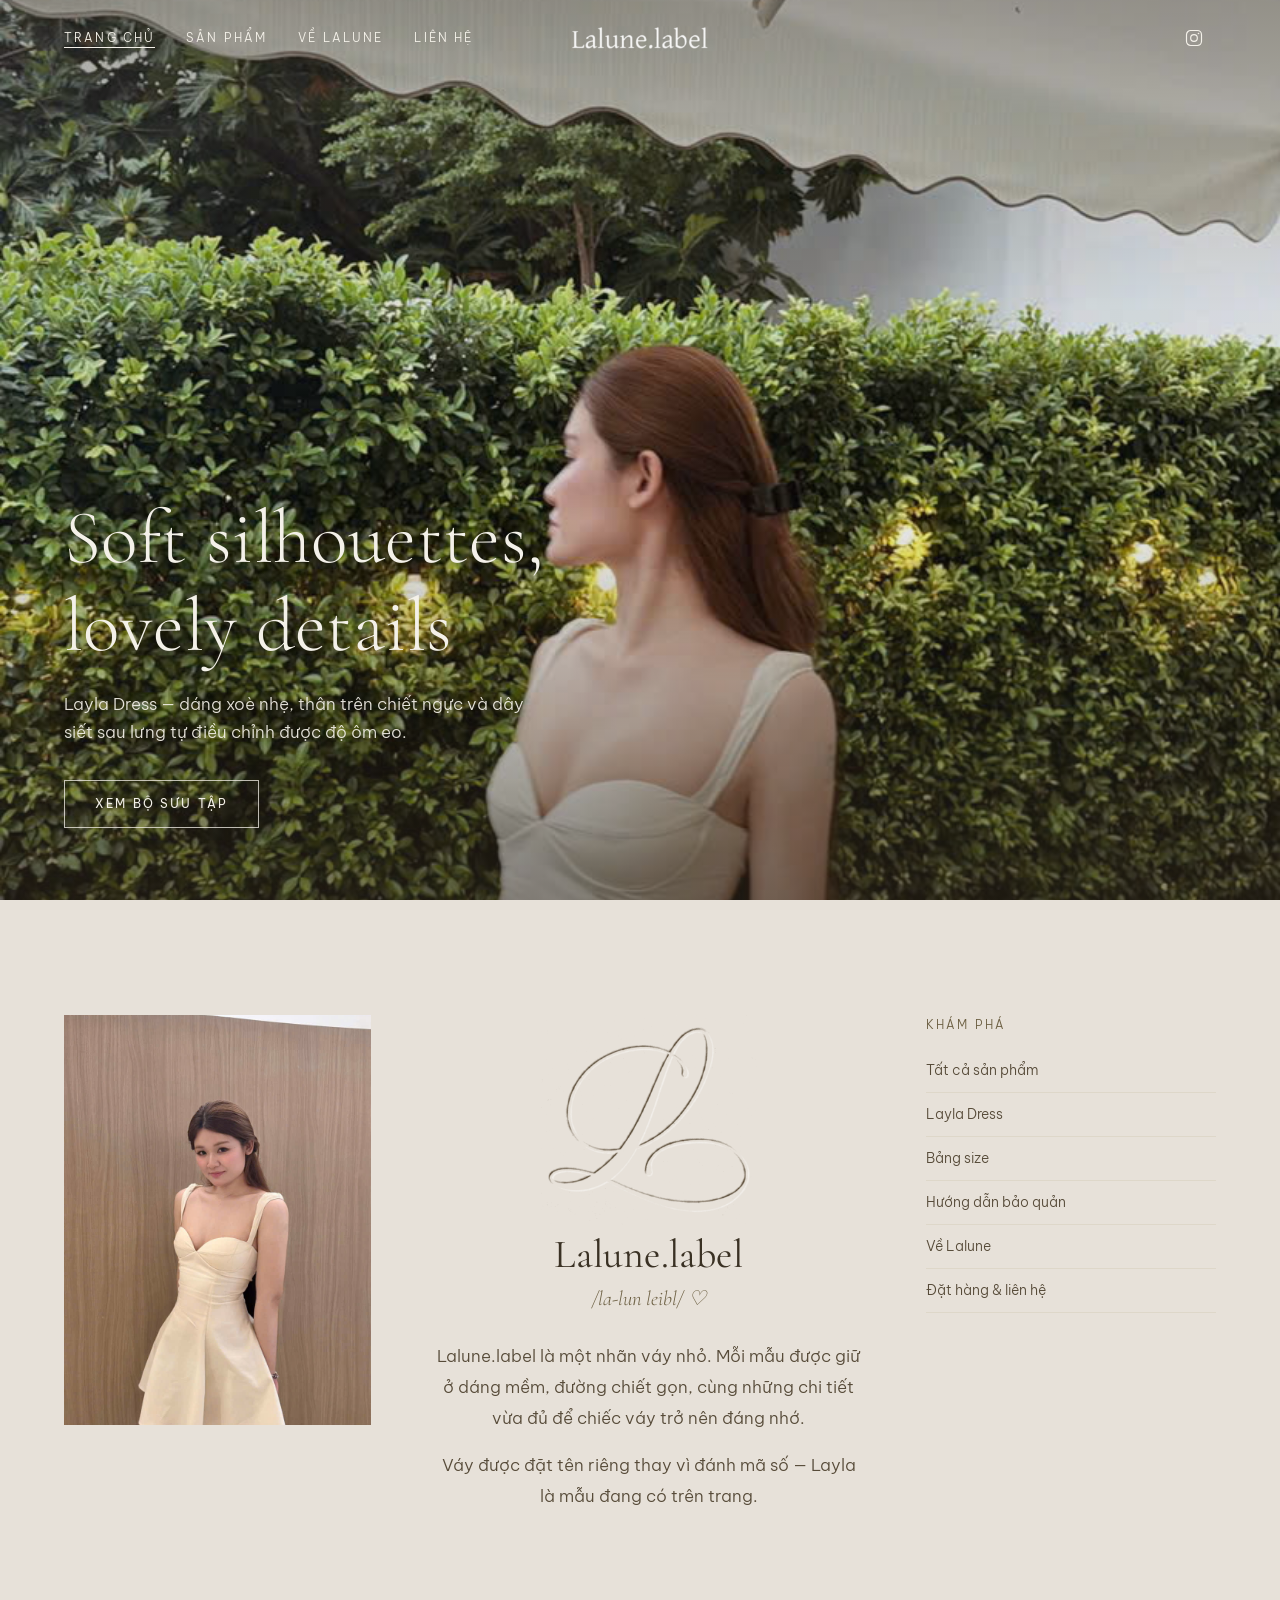
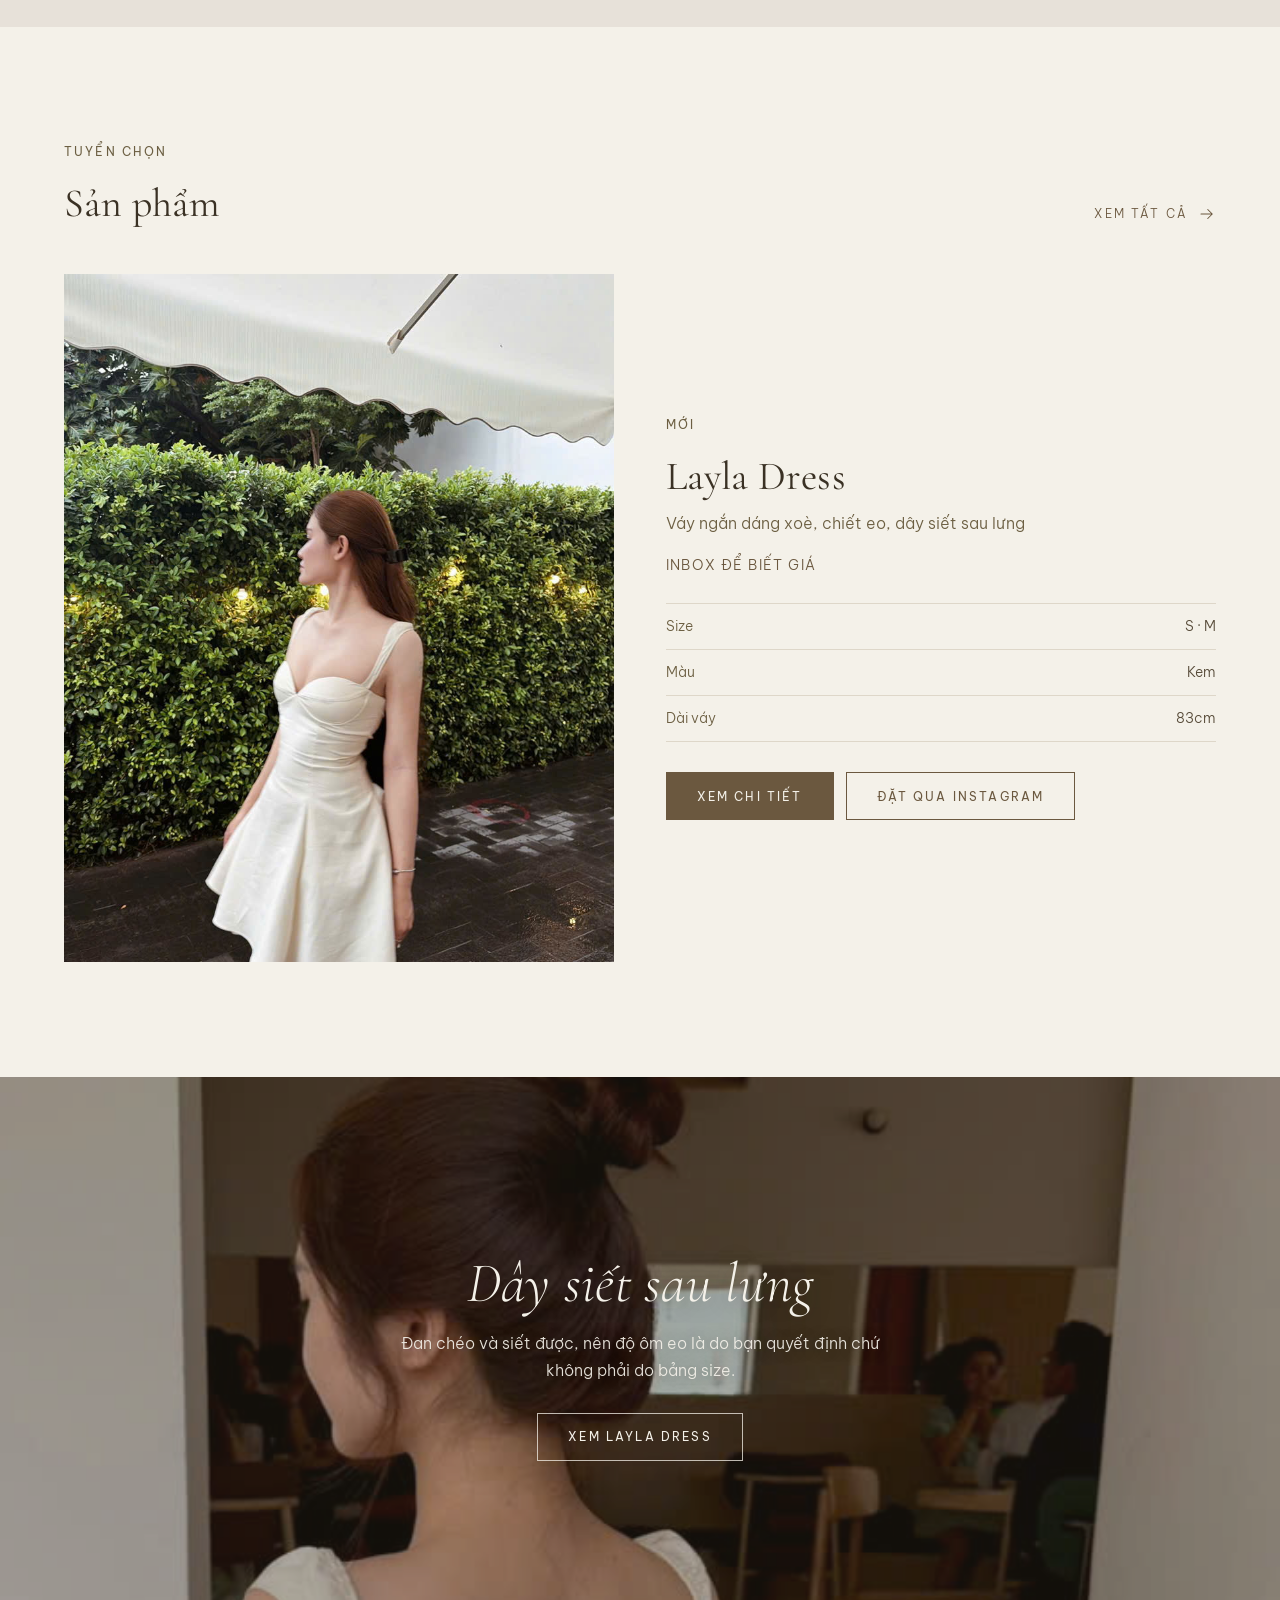
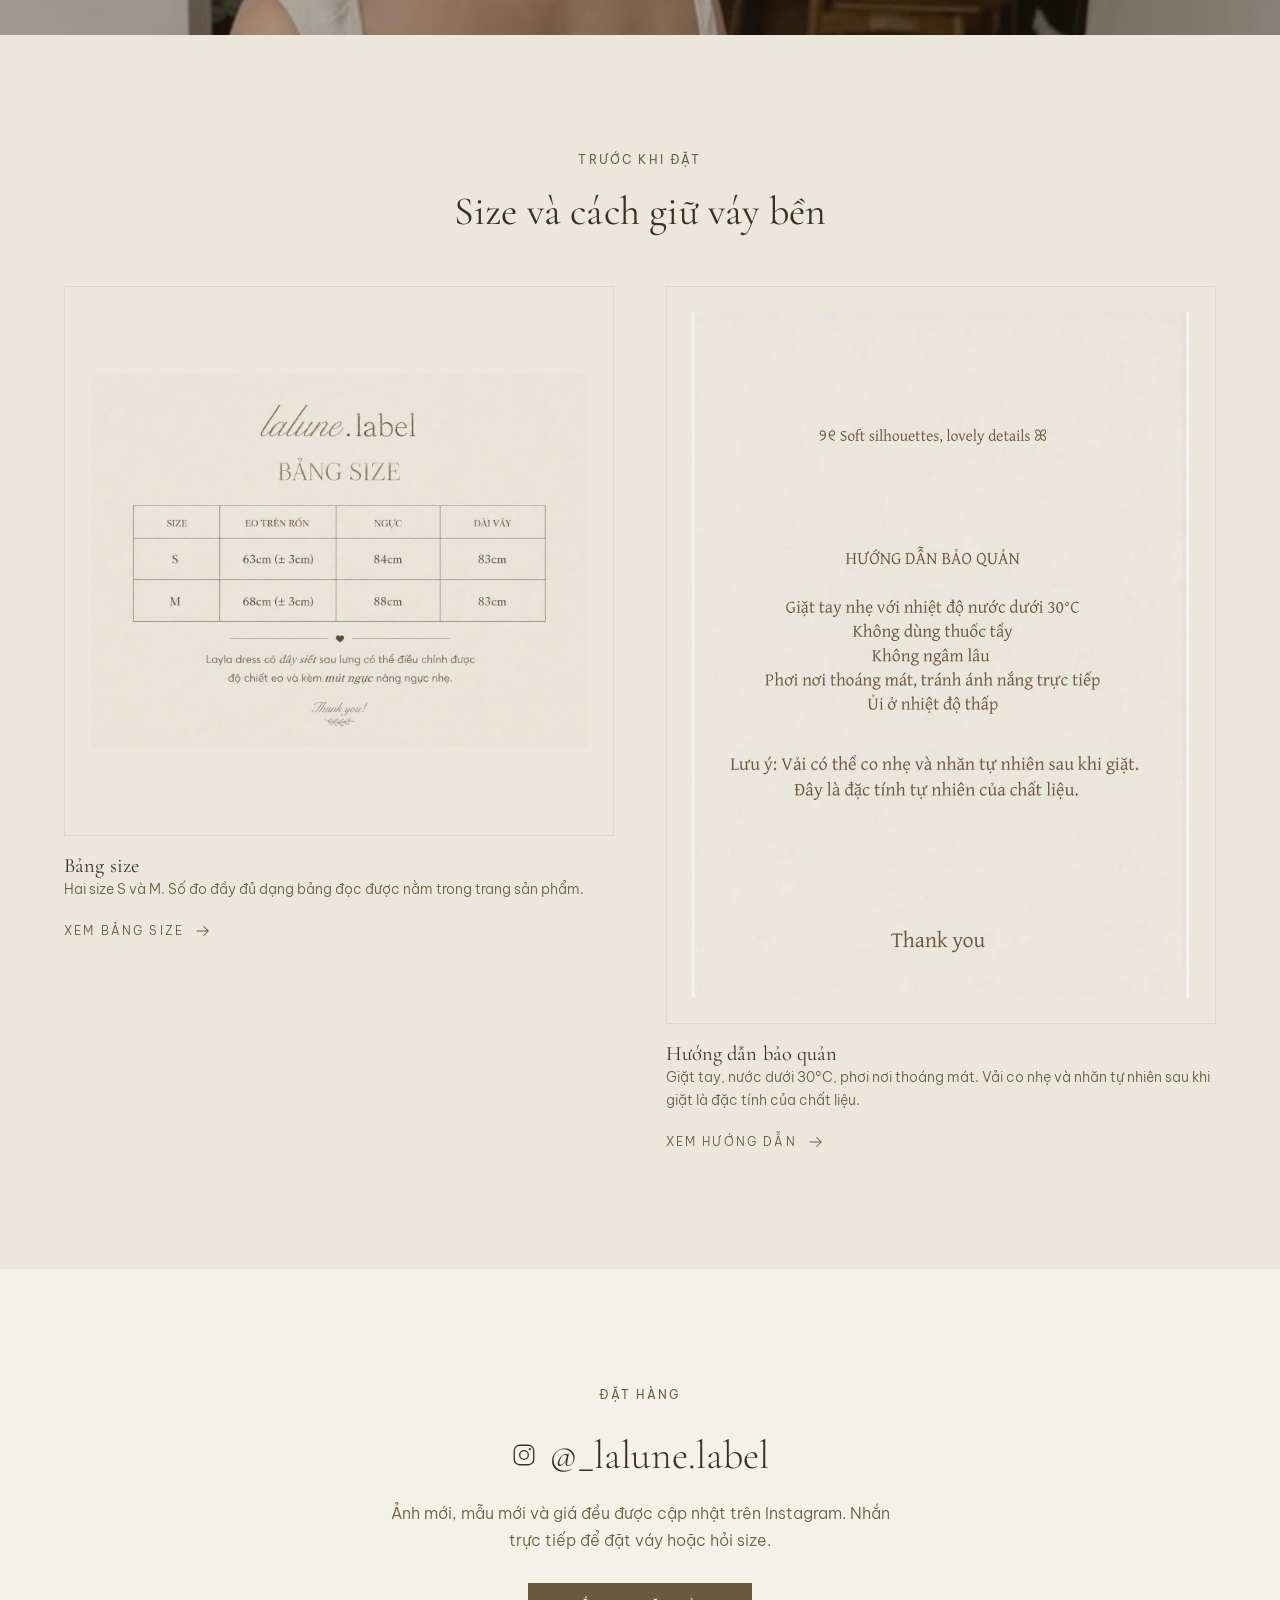
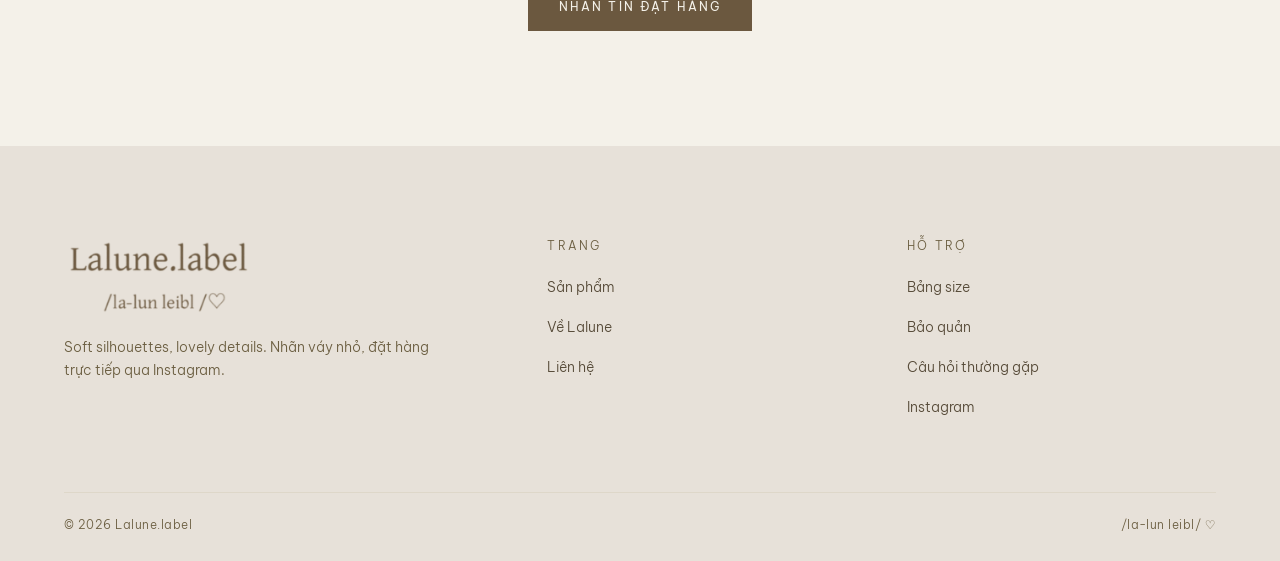
==== index.html @ 05a5a5e1 "Dựng website Lalune.label Trang tĩnh HTML/CSS/JS cho nhãn váy Lalune.label, bố cục theo tinh thần le" ====
<!DOCTYPE html>
<html lang="vi">
<head>
<meta charset="utf-8">
<meta name="viewport" content="width=device-width, initial-scale=1">
<title>Lalune.label — Soft silhouettes, lovely details</title>
<meta name="description" content="Lalune.label /la-lun leibl/ — nhãn váy nhỏ với dáng váy mềm và những chi tiết được chăm chút. Khám phá Layla Dress: dáng xoè, chiết eo, dây siết sau lưng.">
<link rel="canonical" href="https://lalune-label.vercel.app/">

<meta property="og:type" content="website">
<meta property="og:site_name" content="Lalune.label">
<meta property="og:title" content="Lalune.label — Soft silhouettes, lovely details">
<meta property="og:description" content="Nhãn váy nhỏ với dáng váy mềm và những chi tiết được chăm chút.">
<meta property="og:image" content="https://lalune-label.vercel.app/assets/img/og-image.jpg">
<meta property="og:locale" content="vi_VN">
<meta name="twitter:card" content="summary_large_image">
<meta name="theme-color" content="#f4f1e9">

<link rel="icon" href="/favicon.ico" sizes="any">
<link rel="icon" href="assets/img/favicon.png" type="image/png">
<link rel="apple-touch-icon" href="assets/img/apple-touch-icon.png">

<link rel="preconnect" href="https://fonts.googleapis.com">
<link rel="preconnect" href="https://fonts.gstatic.com" crossorigin>
<link rel="preload" as="image" href="assets/img/products/layla-01.jpg" fetchpriority="high">
<link href="https://fonts.googleapis.com/css2?family=Be+Vietnam+Pro:wght@200;300;400;500&family=Cormorant+Garamond:ital,wght@0,300;0,400;0,500;1,300;1,400&display=swap" rel="stylesheet">
<link rel="stylesheet" href="assets/css/style.css">
</head>
<body>
<a class="skip-link" href="#main">Bỏ qua, tới nội dung chính</a>

<header class="header header--over">
  <div class="header__bar">
    <nav class="header__nav" aria-label="Điều hướng chính">
      <a class="nav-link" href="index.html">Trang chủ</a>
      <a class="nav-link" href="shop.html">Sản phẩm</a>
      <a class="nav-link" href="about.html">Về Lalune</a>
      <a class="nav-link" href="contact.html">Liên hệ</a>
    </nav>

    <button type="button" class="icon-btn header__burger" aria-label="Mở menu điều hướng" aria-expanded="false" aria-controls="nav-drawer">
      <svg width="22" height="22" viewBox="0 0 24 24" fill="none" stroke="currentColor" stroke-width="1.4" stroke-linecap="round" aria-hidden="true"><path d="M3 6h18M3 12h18M3 18h18"/></svg>
    </button>

    <a class="header__logo-link" href="index.html" aria-label="Lalune.label — về trang chủ">
      <img class="header__logo" src="assets/img/logo-wordmark.webp" alt="Lalune.label" width="900" height="195">
    </a>

    <div class="header__actions">
      <a class="icon-btn" href="https://www.instagram.com/_lalune.label/" target="_blank" rel="noopener noreferrer" aria-label="Instagram của Lalune.label (mở trong tab mới)">
        <svg width="20" height="20" viewBox="0 0 24 24" fill="none" stroke="currentColor" stroke-width="1.4" stroke-linecap="round" stroke-linejoin="round" aria-hidden="true"><rect x="3" y="3" width="18" height="18" rx="5"/><circle cx="12" cy="12" r="4"/><circle cx="17.4" cy="6.6" r="1" fill="currentColor" stroke="none"/></svg>
      </a>
    </div>
  </div>
</header>

<div class="drawer" id="nav-drawer" role="dialog" aria-modal="true" aria-label="Menu điều hướng">
  <button type="button" class="icon-btn drawer__close" aria-label="Đóng menu">
    <svg width="22" height="22" viewBox="0 0 24 24" fill="none" stroke="currentColor" stroke-width="1.4" stroke-linecap="round" aria-hidden="true"><path d="M6 6l12 12M18 6L6 18"/></svg>
  </button>
  <div class="drawer__inner">
    <a class="drawer__link" href="index.html">Trang chủ</a>
    <a class="drawer__link" href="shop.html">Sản phẩm</a>
    <a class="drawer__link" href="about.html">Về Lalune</a>
    <a class="drawer__link" href="contact.html">Liên hệ</a>
    <p class="drawer__foot">
      <svg width="18" height="18" viewBox="0 0 24 24" fill="none" stroke="currentColor" stroke-width="1.4" stroke-linecap="round" stroke-linejoin="round" aria-hidden="true"><rect x="3" y="3" width="18" height="18" rx="5"/><circle cx="12" cy="12" r="4"/><circle cx="17.4" cy="6.6" r="1" fill="currentColor" stroke="none"/></svg>
      <a href="https://www.instagram.com/_lalune.label/" target="_blank" rel="noopener noreferrer">@_lalune.label</a>
    </p>
  </div>
</div>

<main id="main">

  <!-- Hero -->
  <section class="hero">
    <div class="hero__media">
      <img src="assets/img/products/layla-01.jpg" alt="Người mẫu mặc Layla Dress màu kem bên hàng rào cây xanh" width="830" height="1280" fetchpriority="high" decoding="async">
    </div>
    <div class="hero__inner">
      <h1 class="hero__title">Soft silhouettes, lovely details</h1>
      <p class="hero__sub">Layla Dress — dáng xoè nhẹ, thân trên chiết ngực và dây siết sau lưng tự điều chỉnh được độ ôm eo.</p>
      <a class="btn btn--light" href="shop.html">Xem bộ sưu tập</a>
    </div>
  </section>

  <!-- Bảng thương hiệu -->
  <section class="section section--sheet">
    <div class="wrap">
      <div class="brand-panel">
        <figure class="brand-panel__figure" data-reveal style="margin:0">
          <img src="assets/img/products/layla-02.jpg" alt="Layla Dress nhìn từ chính diện, thấy rõ thân trên chiết ngực và hai quai bản to" width="798" height="1282" loading="lazy" decoding="async">
        </figure>

        <div class="brand-panel__body" data-reveal data-reveal-delay="80">
          <img class="brand-panel__mark" src="assets/img/logo-mark.webp" alt="" width="620" height="603" loading="lazy" decoding="async">
          <h2 class="brand-panel__name">Lalune.label</h2>
          <p class="brand-panel__phonetic">/la-lun leibl/ ♡</p>
          <div class="brand-panel__text lede">
            <p>Lalune.label là một nhãn váy nhỏ. Mỗi mẫu được giữ ở dáng mềm, đường chiết gọn, cùng những chi tiết vừa đủ để chiếc váy trở nên đáng nhớ.</p>
            <p>Váy được đặt tên riêng thay vì đánh mã số — Layla là mẫu đang có trên trang.</p>
          </div>
        </div>

        <nav class="brand-panel__links" aria-label="Liên kết nhanh" data-reveal data-reveal-delay="160">
          <p class="linklist__title">Khám phá</p>
          <ul class="linklist">
            <li><a href="shop.html">Tất cả sản phẩm</a></li>
            <li><a href="product.html?id=layla-dress">Layla Dress</a></li>
            <li><a href="product.html?id=layla-dress#size">Bảng size</a></li>
            <li><a href="product.html?id=layla-dress#care">Hướng dẫn bảo quản</a></li>
            <li><a href="about.html">Về Lalune</a></li>
            <li><a href="contact.html">Đặt hàng &amp; liên hệ</a></li>
          </ul>
        </nav>
      </div>
    </div>
  </section>

  <!-- Sản phẩm -->
  <section class="section">
    <div class="wrap">
      <div style="display:flex;flex-wrap:wrap;gap:16px 24px;align-items:flex-end;justify-content:space-between;margin-bottom:clamp(28px,4vw,48px)" data-reveal>
        <div>
          <p class="eyebrow">Tuyển chọn</p>
          <h2 style="font-size:var(--fs-xl)">Sản phẩm</h2>
        </div>
        <a class="link-underline" href="shop.html">
          Xem tất cả
          <svg width="18" height="18" viewBox="0 0 24 24" fill="none" stroke="currentColor" stroke-width="1.4" stroke-linecap="round" stroke-linejoin="round" aria-hidden="true"><path d="M4 12h15M13 6l6 6-6 6"/></svg>
        </a>
      </div>
      <ul class="product-grid" data-product-grid data-limit="4"></ul>
    </div>
  </section>

  <!-- Băng ảnh chi tiết -->
  <section class="banner">
    <div class="banner__media">
      <img src="assets/img/products/layla-03.jpg" alt="Mặt sau Layla Dress với dây siết đan chéo" width="712" height="1280" loading="lazy" decoding="async">
    </div>
    <div class="banner__inner">
      <h2 class="banner__title">Dây siết sau lưng</h2>
      <p class="banner__text">Đan chéo và siết được, nên độ ôm eo là do bạn quyết định chứ không phải do bảng size.</p>
      <a class="btn btn--light" href="product.html?id=layla-dress">Xem Layla Dress</a>
    </div>
  </section>

  <!-- Hai tấm note của shop -->
  <section class="section section--alt">
    <div class="wrap">
      <div style="text-align:center;margin-bottom:clamp(32px,4vw,52px)" data-reveal>
        <p class="eyebrow">Trước khi đặt</p>
        <h2 style="font-size:var(--fs-xl)">Size và cách giữ váy bền</h2>
      </div>
      <div class="notes">
        <article class="note-card" data-reveal>
          <div class="note-card__frame">
            <img src="assets/img/notes/size-chart.jpg" alt="Bảng size Lalune.label: size S eo trên rốn 63cm, ngực 84cm, dài váy 83cm; size M eo trên rốn 68cm, ngực 88cm, dài váy 83cm" width="1280" height="960" loading="lazy" decoding="async">
          </div>
          <div>
            <h3 class="note-card__title">Bảng size</h3>
            <p class="note-card__text">Hai size S và M. Số đo đầy đủ dạng bảng đọc được nằm trong trang sản phẩm.</p>
          </div>
          <a class="link-underline" href="product.html?id=layla-dress#size">
            Xem bảng size
            <svg width="18" height="18" viewBox="0 0 24 24" fill="none" stroke="currentColor" stroke-width="1.4" stroke-linecap="round" stroke-linejoin="round" aria-hidden="true"><path d="M4 12h15M13 6l6 6-6 6"/></svg>
          </a>
        </article>

        <article class="note-card" data-reveal data-reveal-delay="90">
          <div class="note-card__frame">
            <img src="assets/img/notes/care.jpg" alt="Hướng dẫn bảo quản: giặt tay nhẹ dưới 30 độ C, không dùng thuốc tẩy, không ngâm lâu, phơi nơi thoáng mát, ủi ở nhiệt độ thấp" width="943" height="1300" loading="lazy" decoding="async">
          </div>
          <div>
            <h3 class="note-card__title">Hướng dẫn bảo quản</h3>
            <p class="note-card__text">Giặt tay, nước dưới 30°C, phơi nơi thoáng mát. Vải co nhẹ và nhăn tự nhiên sau khi giặt là đặc tính của chất liệu.</p>
          </div>
          <a class="link-underline" href="product.html?id=layla-dress#care">
            Xem hướng dẫn
            <svg width="18" height="18" viewBox="0 0 24 24" fill="none" stroke="currentColor" stroke-width="1.4" stroke-linecap="round" stroke-linejoin="round" aria-hidden="true"><path d="M4 12h15M13 6l6 6-6 6"/></svg>
          </a>
        </article>
      </div>
    </div>
  </section>

  <!-- Instagram -->
  <section class="section">
    <div class="wrap wrap--narrow ig" data-reveal>
      <p class="eyebrow">Đặt hàng</p>
      <p class="ig__handle">
        <svg width="26" height="26" viewBox="0 0 24 24" fill="none" stroke="currentColor" stroke-width="1.2" stroke-linecap="round" stroke-linejoin="round" aria-hidden="true"><rect x="3" y="3" width="18" height="18" rx="5"/><circle cx="12" cy="12" r="4"/><circle cx="17.4" cy="6.6" r="1" fill="currentColor" stroke="none"/></svg>
        @_lalune.label
      </p>
      <p class="ig__text">Ảnh mới, mẫu mới và giá đều được cập nhật trên Instagram. Nhắn trực tiếp để đặt váy hoặc hỏi size.</p>
      <a class="btn" href="https://ig.me/m/_lalune.label" target="_blank" rel="noopener noreferrer">Nhắn tin đặt hàng</a>
    </div>
  </section>

</main>

<footer class="footer">
  <div class="wrap">
    <div class="footer__top">
      <div class="footer__brand">
        <img class="footer__logo" src="assets/img/logo-lockup-text.webp" alt="Lalune.label — /la-lun leibl/" width="900" height="390" loading="lazy" decoding="async">
        <p class="footer__tagline">Soft silhouettes, lovely details. Nhãn váy nhỏ, đặt hàng trực tiếp qua Instagram.</p>
      </div>

      <nav aria-label="Liên kết trang">
        <p class="footer__col-title">Trang</p>
        <ul class="footer__list">
          <li><a href="shop.html">Sản phẩm</a></li>
          <li><a href="about.html">Về Lalune</a></li>
          <li><a href="contact.html">Liên hệ</a></li>
        </ul>
      </nav>

      <nav aria-label="Hỗ trợ khách hàng">
        <p class="footer__col-title">Hỗ trợ</p>
        <ul class="footer__list">
          <li><a href="product.html?id=layla-dress#size">Bảng size</a></li>
          <li><a href="product.html?id=layla-dress#care">Bảo quản</a></li>
          <li><a href="contact.html#faq">Câu hỏi thường gặp</a></li>
          <li><a href="https://www.instagram.com/_lalune.label/" target="_blank" rel="noopener noreferrer">Instagram</a></li>
        </ul>
      </nav>
    </div>

    <div class="footer__bottom">
      <span>© <span data-year>2026</span> Lalune.label</span>
      <span>/la-lun leibl/ ♡</span>
    </div>
  </div>
</footer>

<script type="application/ld+json">
{
  "@context": "https://schema.org",
  "@type": "Organization",
  "name": "Lalune.label",
  "alternateName": "Lalune",
  "url": "https://lalune-label.vercel.app/",
  "logo": "https://lalune-label.vercel.app/assets/img/og-image.jpg",
  "slogan": "Soft silhouettes, lovely details",
  "sameAs": ["https://www.instagram.com/_lalune.label/"]
}
</script>

<script src="assets/js/products.js" defer></script>
<script src="assets/js/app.js" defer></script>
</body>
</html>
---- assets/css/style.css ----
/* ==========================================================================
   Lalune.label — /la-lun leibl/
   Bảng màu lấy trực tiếp từ ảnh logo gốc và hai tấm note của shop.
   ========================================================================== */

/* --- 1. Token --------------------------------------------------------- */
:root {
  /* Bề mặt */
  --paper:     #f4f1e9;   /* nền trang */
  --paper-alt: #ebe7dd;   /* giấy note */
  --sheet:     #e7e1d9;   /* đúng màu nền tấm logo, để logo hoà vào nền */
  --sand:      #ded6c8;
  --line:      #cdc3b2;   /* vạch trang trí, không mang thông tin */
  --line-soft: #ded7c9;
  --line-ctrl: #8c7d66;   /* viền của thành phần bấm được — 3.6:1 trên --paper */

  /* Chữ — tỷ lệ tương phản ghi kèm là mức thấp nhất trong ba nền be */
  --ink:   #3a3124;       /* tiêu đề   — 11.3:1 */
  --body:  #574b39;       /* nội dung  —  6.5:1 */
  --muted: #6c5f42;       /* chữ phụ   —  4.8:1 */
  --brand: #6b583f;       /* màu nhấn duy nhất — 5.2:1 */
  --on-dark: #f4f1e9;

  /* Chữ in */
  --serif: "Cormorant Garamond", "Times New Roman", serif;
  --sans:  "Be Vietnam Pro", system-ui, -apple-system, "Segoe UI", sans-serif;

  --fs-xs:   0.75rem;
  --fs-sm:   0.875rem;
  --fs-base: 1rem;
  --fs-md:   1.0625rem;
  --fs-lg:   clamp(1.25rem, 1.6vw, 1.5rem);
  --fs-xl:   clamp(1.75rem, 3.2vw, 2.5rem);
  --fs-2xl:  clamp(2.25rem, 5vw, 3.5rem);
  --fs-3xl:  clamp(2.75rem, 7vw, 4.75rem);

  --track-wide: 0.18em;   /* nhãn in hoa */
  --track-mid:  0.1em;

  /* Nhịp */
  --gutter:  clamp(20px, 5vw, 64px);
  --section: clamp(72px, 9vw, 132px);
  --maxw:    1440px;

  /* Một hệ bán kính: vuông, đúng tinh thần thời trang biên tập */
  --r: 0px;

  /* Chuyển động — cường độ 4/10 */
  --t-fast: 180ms;
  --t-mid:  320ms;
  --t-slow: 620ms;
  --ease:   cubic-bezier(0.22, 0.61, 0.36, 1);
}

/* --- 2. Nền tảng ------------------------------------------------------ */
*, *::before, *::after { box-sizing: border-box; }

html {
  -webkit-text-size-adjust: 100%;
  scroll-behavior: smooth;
  scroll-padding-top: 88px;
}

body {
  margin: 0;
  background: var(--paper);
  color: var(--body);
  font-family: var(--sans);
  font-size: var(--fs-base);
  font-weight: 300;
  line-height: 1.65;
  overflow-x: hidden;
  -webkit-font-smoothing: antialiased;
}

img { max-width: 100%; height: auto; display: block; }

h1, h2, h3, h4 {
  font-family: var(--serif);
  font-weight: 400;
  color: var(--ink);
  line-height: 1.16;
  margin: 0;
  letter-spacing: 0.005em;
}

p { margin: 0 0 1em; }
p:last-child { margin-bottom: 0; }

a { color: inherit; text-decoration: none; }

:focus-visible {
  outline: 2px solid var(--brand);
  outline-offset: 3px;
}

::selection { background: var(--sand); color: var(--ink); }

.skip-link {
  position: absolute;
  left: 50%;
  top: 0;
  transform: translate(-50%, -150%);
  z-index: 200;
  padding: 12px 24px;
  background: var(--brand);
  color: var(--on-dark);
  font-size: var(--fs-sm);
  letter-spacing: var(--track-mid);
}
.skip-link:focus { transform: translate(-50%, 0); }

.sr-only {
  position: absolute;
  width: 1px; height: 1px;
  padding: 0; margin: -1px;
  overflow: hidden;
  clip: rect(0 0 0 0);
  white-space: nowrap;
  border: 0;
}

/* --- 3. Khối dùng lại -------------------------------------------------- */
.wrap {
  width: 100%;
  max-width: var(--maxw);
  margin-inline: auto;
  padding-inline: var(--gutter);
}
.wrap--narrow { max-width: 860px; }

.section { padding-block: var(--section); }
.section--alt { background: var(--paper-alt); }
.section--sheet { background: var(--sheet); }

.eyebrow {
  font-size: var(--fs-xs);
  font-weight: 400;
  letter-spacing: var(--track-wide);
  text-transform: uppercase;
  color: var(--muted);
  margin: 0 0 18px;
}

.lede {
  font-size: var(--fs-md);
  line-height: 1.8;
  color: var(--body);
  max-width: 62ch;
}

.rule {
  width: 100%;
  height: 1px;
  border: 0;
  background: var(--line-soft);
  margin: 0;
}

/* Vạch ngăn kèm trái tim, lấy từ tấm bảng size của shop */
.heart-rule {
  display: flex;
  align-items: center;
  gap: 16px;
  color: var(--line);
}
.heart-rule::before,
.heart-rule::after {
  content: "";
  flex: 1;
  height: 1px;
  background: var(--line-soft);
}
.heart-rule svg { flex: none; color: var(--brand); opacity: 0.75; }

/* --- 4. Nút ------------------------------------------------------------ */
.btn {
  display: inline-flex;
  align-items: center;
  justify-content: center;
  gap: 10px;
  min-height: 48px;
  padding: 13px 30px;
  border: 1px solid var(--brand);
  border-radius: var(--r);
  background: var(--brand);
  color: var(--on-dark);
  font-family: var(--sans);
  font-size: var(--fs-xs);
  font-weight: 400;
  letter-spacing: var(--track-wide);
  text-transform: uppercase;
  text-align: center;
  cursor: pointer;
  transition: background var(--t-mid) var(--ease),
              color var(--t-mid) var(--ease),
              transform var(--t-fast) var(--ease);
}
.btn:hover { background: #55462f; border-color: #55462f; }
.btn:active { transform: translateY(1px); }

.btn--ghost {
  background: transparent;
  color: var(--brand);
}
.btn--ghost:hover { background: var(--brand); color: var(--on-dark); }

.btn--light {
  background: transparent;
  border-color: rgba(244, 241, 233, 0.75);
  color: var(--on-dark);
}
.btn--light:hover { background: var(--on-dark); border-color: var(--on-dark); color: var(--ink); }

.btn--wide { width: 100%; }

/* Liên kết chữ có gạch chân chạy */
.link-underline {
  display: inline-flex;
  align-items: center;
  gap: 10px;
  min-height: 24px;
  font-size: var(--fs-xs);
  letter-spacing: var(--track-wide);
  text-transform: uppercase;
  color: var(--brand);
  position: relative;
}
.link-underline::after {
  content: "";
  position: absolute;
  left: 0; right: 0; bottom: -4px;
  height: 1px;
  background: currentColor;
  transform: scaleX(0);
  transform-origin: left;
  transition: transform var(--t-mid) var(--ease);
}
.link-underline:hover::after { transform: scaleX(1); }
.link-underline svg { transition: transform var(--t-mid) var(--ease); }
.link-underline:hover svg { transform: translateX(5px); }

/* --- 5. Header --------------------------------------------------------- */
.header {
  position: fixed;
  inset: 0 0 auto;
  z-index: 100;
  height: 76px;
  display: flex;
  align-items: center;
  background: var(--paper);
  border-bottom: 1px solid var(--line-soft);
  transition: background var(--t-mid) var(--ease),
              border-color var(--t-mid) var(--ease);
}

/* Trang chủ: header trong suốt đè lên hero, chuyển sang đặc khi cuộn */
.header--over {
  background: transparent;
  border-bottom-color: transparent;
}
.header--over .header__bar { color: var(--on-dark); }
.header--over .header__logo { filter: brightness(0) invert(1); opacity: 0.95; }
.header--over.is-stuck { background: var(--paper); border-bottom-color: var(--line-soft); }
.header--over.is-stuck .header__bar { color: var(--body); }
.header--over.is-stuck .header__logo { filter: none; opacity: 1; }

.header__bar {
  width: 100%;
  max-width: var(--maxw);
  margin-inline: auto;
  padding-inline: var(--gutter);
  display: grid;
  grid-template-columns: 1fr auto 1fr;
  align-items: center;
  gap: 16px;
  color: var(--body);
}

.header__nav { display: flex; align-items: center; gap: clamp(18px, 2.4vw, 38px); }

.nav-link {
  display: inline-flex;
  align-items: center;
  min-height: 44px;
  font-size: var(--fs-xs);
  letter-spacing: var(--track-wide);
  text-transform: uppercase;
  color: inherit;
  position: relative;
  white-space: nowrap;
}
.nav-link::after {
  content: "";
  position: absolute;
  left: 0; right: 0; bottom: 12px;
  height: 1px;
  background: currentColor;
  transform: scaleX(0);
  transform-origin: left;
  transition: transform var(--t-mid) var(--ease);
}
.nav-link:hover::after,
.nav-link[aria-current="page"]::after { transform: scaleX(1); }

.header__logo-link {
  display: block;
  justify-self: center;
  padding: 8px 4px;
}
.header__logo { width: clamp(108px, 13vw, 146px); transition: filter var(--t-mid) var(--ease); }

.header__actions {
  display: flex;
  align-items: center;
  justify-content: flex-end;
  gap: 4px;
}

.icon-btn {
  display: inline-flex;
  align-items: center;
  justify-content: center;
  width: 44px; height: 44px;
  padding: 0;
  border: 0;
  border-radius: var(--r);
  background: none;
  color: inherit;
  cursor: pointer;
  transition: opacity var(--t-fast) var(--ease);
}
.icon-btn:hover { opacity: 0.6; }

.header__burger { display: none; }

/* Ngăn kéo điều hướng trên mobile */
.drawer {
  position: fixed;
  inset: 0;
  z-index: 110;
  display: grid;
  grid-template-rows: 1fr;
  background: var(--paper);
  transform: translateY(-100%);
  visibility: hidden;
  transition: transform var(--t-slow) var(--ease), visibility var(--t-slow);
}
.drawer.is-open { transform: translateY(0); visibility: visible; }

.drawer__inner {
  display: flex;
  flex-direction: column;
  justify-content: center;
  gap: 4px;
  padding: 96px var(--gutter) 48px;
  overflow-y: auto;
}
.drawer__link {
  display: flex;
  align-items: center;
  min-height: 56px;
  padding-block: 8px;
  border-bottom: 1px solid var(--line-soft);
  font-family: var(--serif);
  font-size: 1.75rem;
  color: var(--ink);
}
.drawer__link:hover { color: var(--brand); }
.drawer__foot {
  margin-top: 32px;
  display: flex;
  align-items: center;
  gap: 12px;
  font-size: var(--fs-sm);
  color: var(--muted);
}
.drawer__close {
  position: absolute;
  top: 16px; right: var(--gutter);
  color: var(--ink);
}

body.is-locked { overflow: hidden; }

/* --- 6. Hero ----------------------------------------------------------- */
.hero {
  position: relative;
  min-height: 100svh;
  display: grid;
  align-items: end;
  isolation: isolate;
  background: var(--sand);
}
.hero__media { position: absolute; inset: 0; z-index: -2; }
.hero__media img {
  width: 100%; height: 100%;
  object-fit: cover;
  object-position: 54% 32%;
}
.hero::after {
  content: "";
  position: absolute;
  inset: 0;
  z-index: -1;
  background: linear-gradient(
    to bottom,
    rgba(48, 40, 28, 0.42) 0%,
    rgba(48, 40, 28, 0.12) 34%,
    rgba(48, 40, 28, 0.10) 58%,
    rgba(48, 40, 28, 0.58) 100%
  );
}
.hero__inner {
  width: 100%;
  max-width: var(--maxw);
  margin-inline: auto;
  padding: 0 var(--gutter) clamp(52px, 8vh, 96px);
  color: var(--on-dark);
}
.hero__title {
  font-size: var(--fs-3xl);
  color: var(--on-dark);
  font-weight: 300;
  max-width: 14ch;
  margin-bottom: 20px;
  text-shadow: 0 1px 24px rgba(40, 33, 22, 0.28);
}
.hero__sub {
  font-size: var(--fs-md);
  color: rgba(244, 241, 233, 0.92);
  max-width: 44ch;
  margin-bottom: 34px;
  text-shadow: 0 1px 16px rgba(40, 33, 22, 0.35);
}

/* --- 7. Bảng thương hiệu (4 cột như trang tham khảo) ------------------- */
.brand-panel { display: grid; grid-template-columns: 1fr; gap: clamp(40px, 5vw, 72px); }
@media (min-width: 900px) {
  .brand-panel { grid-template-columns: minmax(0, 0.9fr) minmax(0, 1.25fr) minmax(0, 0.85fr); align-items: start; }
}
.brand-panel__figure { position: relative; }
.brand-panel__figure img { width: 100%; aspect-ratio: 3 / 4; object-fit: cover; }

.brand-panel__body { text-align: center; }
/* Ảnh logo mang sẵn nền be của tấm gốc, nên chỉ đặt trên .section--sheet
   (cùng đúng màu #e7e1d9) thì viền mới tan hết vào nền. */
.brand-panel__mark {
  width: clamp(150px, 20vw, 216px);
  margin: 0 auto 6px;
}
.brand-panel__name { font-size: var(--fs-xl); margin-bottom: 4px; }
.brand-panel__phonetic {
  font-family: var(--serif);
  font-size: var(--fs-lg);
  font-style: italic;
  color: var(--muted);
  margin-bottom: 26px;
}
.brand-panel__text { margin-inline: auto; }

.linklist { list-style: none; margin: 0; padding: 0; }
.linklist__title {
  font-size: var(--fs-xs);
  letter-spacing: var(--track-wide);
  text-transform: uppercase;
  color: var(--muted);
  margin: 0 0 14px;
}
.linklist a {
  display: flex;
  align-items: center;
  min-height: 44px;
  font-size: var(--fs-sm);
  color: var(--body);
  border-bottom: 1px solid var(--line-soft);
  transition: color var(--t-fast) var(--ease), padding-left var(--t-mid) var(--ease);
}
.linklist a:hover { color: var(--brand); padding-left: 8px; }

/* --- 8. Đầu trang phụ -------------------------------------------------- */
.page-head { padding-block: calc(76px + clamp(48px, 7vw, 92px)) clamp(36px, 5vw, 60px); }
.page-head__title { font-size: var(--fs-2xl); margin-bottom: 14px; }

.crumbs {
  display: flex;
  flex-wrap: wrap;
  align-items: center;
  gap: 8px;
  font-size: var(--fs-xs);
  letter-spacing: var(--track-mid);
  text-transform: uppercase;
  color: var(--muted);
  margin: 0 0 22px;
  padding: 0;
  list-style: none;
}
.crumbs a { display: inline-flex; align-items: center; min-height: 24px; }
.crumbs a:hover { color: var(--brand); text-decoration: underline; text-underline-offset: 3px; }
.crumbs li[aria-current] { color: var(--body); }

/* --- 9. Lưới & thẻ sản phẩm -------------------------------------------- */
.product-grid {
  display: grid;
  grid-template-columns: repeat(auto-fill, minmax(min(100%, 268px), 1fr));
  gap: clamp(24px, 3vw, 40px) clamp(16px, 2vw, 28px);
  list-style: none;
  margin: 0;
  padding: 0;
}

/* Khi mới có một mẫu, lưới 4 cột để lại một thẻ lẻ loi trông như lỗi.
   Trường hợp đó dựng thành khối giới thiệu lớn; từ hai mẫu trở lên tự quay về lưới. */
.feature-wrap { list-style: none; margin: 0; padding: 0; }
.feature {
  display: grid;
  gap: clamp(24px, 4vw, 56px);
  align-items: center;
}
@media (min-width: 820px) {
  .feature { grid-template-columns: minmax(0, 1fr) minmax(0, 1fr); }
}
.feature__media {
  position: relative;
  display: block;
  overflow: hidden;
  background: var(--sand);
  aspect-ratio: 4 / 5;
}
.feature__media img {
  width: 100%; height: 100%;
  object-fit: cover;
  transition: transform var(--t-slow) var(--ease), opacity var(--t-mid) var(--ease);
}
.feature__media img + img { position: absolute; inset: 0; opacity: 0; }
.feature:hover .feature__media img + img { opacity: 1; }
.feature:hover .feature__media img { transform: scale(1.03); }
.feature__name { font-size: var(--fs-xl); margin-bottom: 10px; }
.feature__meta { color: var(--muted); margin-bottom: 18px; }
.feature__price {
  font-size: var(--fs-sm);
  letter-spacing: var(--track-mid);
  text-transform: uppercase;
  color: var(--brand);
  margin-bottom: 26px;
}
.feature__specs {
  list-style: none;
  margin: 0 0 30px;
  padding: 0;
  border-top: 1px solid var(--line-soft);
  font-size: var(--fs-sm);
}
.feature__specs li {
  display: flex;
  gap: 16px;
  justify-content: space-between;
  padding: 11px 0;
  border-bottom: 1px solid var(--line-soft);
}
.feature__specs dt, .feature__specs span:first-child { color: var(--muted); }
.feature__actions { display: flex; flex-wrap: wrap; gap: 12px; }

.card { display: flex; flex-direction: column; height: 100%; }
.card__media {
  position: relative;
  display: block;
  overflow: hidden;
  background: var(--sand);
  aspect-ratio: 3 / 4;
}
.card__media img {
  width: 100%; height: 100%;
  object-fit: cover;
  transition: transform var(--t-slow) var(--ease), opacity var(--t-mid) var(--ease);
}
.card__media img + img { position: absolute; inset: 0; opacity: 0; }
.card:hover .card__media img + img { opacity: 1; }
.card:hover .card__media img { transform: scale(1.035); }

.card__tag {
  position: absolute;
  top: 12px; left: 12px;
  padding: 5px 11px;
  background: var(--paper);
  color: var(--brand);
  font-size: var(--fs-xs);
  letter-spacing: var(--track-mid);
  text-transform: uppercase;
}
.card__body { padding-top: 16px; display: flex; flex-direction: column; gap: 5px; flex: 1; }
.card__name { font-family: var(--serif); font-size: 1.3rem; color: var(--ink); }
.card__name a::after { content: ""; position: absolute; inset: 0; }
.card__meta { font-size: var(--fs-sm); color: var(--muted); }
.card__price { font-size: var(--fs-sm); color: var(--brand); letter-spacing: var(--track-mid); margin-top: auto; padding-top: 6px; }
.card { position: relative; }

/* --- 10. Trang chi tiết ------------------------------------------------ */
.pdp { display: grid; gap: clamp(32px, 4vw, 64px); align-items: start; }
@media (min-width: 900px) { .pdp { grid-template-columns: minmax(0, 1.15fr) minmax(0, 1fr); } }

.gallery { display: grid; gap: 14px; }
@media (min-width: 620px) { .gallery { grid-template-columns: 84px minmax(0, 1fr); } }

.gallery__thumbs {
  display: flex;
  gap: 10px;
  overflow-x: auto;
  list-style: none;
  margin: 0; padding: 0;
  scrollbar-width: thin;
}
/* Màn hình hẹp: ảnh chính lên trước, dải ảnh nhỏ nằm dưới */
.gallery__stage { order: -1; }
@media (min-width: 620px) {
  .gallery__stage { order: 0; }
  .gallery__thumbs { flex-direction: column; overflow: visible; order: -1; }
}
.gallery__thumb {
  flex: none;
  width: 72px;
  padding: 0;
  border: 1px solid transparent;
  border-radius: var(--r);
  background: none;
  cursor: pointer;
  transition: border-color var(--t-fast) var(--ease), opacity var(--t-fast) var(--ease);
  opacity: 0.78;
}
.gallery__thumb img { aspect-ratio: 3 / 4; object-fit: cover; width: 100%; }
.gallery__thumb:hover { opacity: 0.85; }
.gallery__thumb[aria-selected="true"] { border-color: var(--brand); opacity: 1; }

.gallery__stage { position: relative; background: var(--sand); aspect-ratio: 3 / 4; overflow: hidden; }
.gallery__stage img { width: 100%; height: 100%; object-fit: cover; }
.gallery__stage img.is-swapping { opacity: 0; }
.gallery__stage img { transition: opacity var(--t-mid) var(--ease); }

.pdp__title { font-size: var(--fs-xl); margin-bottom: 8px; }
.pdp__phonetic { font-family: var(--serif); font-style: italic; color: var(--muted); margin-bottom: 22px; }
.pdp__price {
  font-size: var(--fs-md);
  color: var(--brand);
  letter-spacing: var(--track-mid);
  margin-bottom: 4px;
}
.pdp__price-note { font-size: var(--fs-sm); color: var(--muted); margin-bottom: 26px; }
.pdp__desc { margin-bottom: 28px; }

.field { margin-bottom: 26px; }
.field__label {
  display: block;
  font-size: var(--fs-xs);
  letter-spacing: var(--track-wide);
  text-transform: uppercase;
  color: var(--muted);
  margin-bottom: 10px;
}
.size-picker { display: flex; flex-wrap: wrap; gap: 10px; }
.size-picker input { position: absolute; opacity: 0; width: 1px; height: 1px; }
.size-picker label {
  display: inline-flex;
  align-items: center;
  justify-content: center;
  min-width: 60px;
  min-height: 46px;
  padding: 0 18px;
  border: 1px solid var(--line-ctrl);
  border-radius: var(--r);
  font-size: var(--fs-sm);
  letter-spacing: var(--track-mid);
  color: var(--body);
  cursor: pointer;
  transition: border-color var(--t-fast) var(--ease),
              background var(--t-fast) var(--ease),
              color var(--t-fast) var(--ease);
}
.size-picker label:hover { border-color: var(--brand); }
.size-picker input:checked + label { background: var(--brand); border-color: var(--brand); color: var(--on-dark); }
.size-picker input:focus-visible + label { outline: 2px solid var(--brand); outline-offset: 3px; }

.field__hint { font-size: var(--fs-sm); color: var(--muted); margin-top: 10px; }

.pdp__actions { display: grid; gap: 12px; margin-bottom: 14px; }
.pdp__note { font-size: var(--fs-sm); color: var(--muted); }

/* Accordion */
.accordion { border-top: 1px solid var(--line-soft); margin-top: 34px; }
.accordion__item { border-bottom: 1px solid var(--line-soft); }
.accordion__btn {
  display: flex;
  align-items: center;
  justify-content: space-between;
  gap: 16px;
  width: 100%;
  min-height: 60px;
  padding: 16px 0;
  border: 0;
  background: none;
  color: var(--ink);
  font-family: var(--sans);
  font-size: var(--fs-xs);
  font-weight: 400;
  letter-spacing: var(--track-wide);
  text-transform: uppercase;
  text-align: left;
  cursor: pointer;
}
.accordion__btn:hover { color: var(--brand); }
.accordion__btn svg { flex: none; transition: transform var(--t-mid) var(--ease); }
.accordion__btn[aria-expanded="true"] svg { transform: rotate(45deg); }
.accordion__panel { display: grid; grid-template-rows: 0fr; transition: grid-template-rows var(--t-mid) var(--ease); }
.accordion__panel[data-open="true"] { grid-template-rows: 1fr; }
.accordion__panel > div { overflow: hidden; }
.accordion__panel > div > * { margin-top: 0; }
.accordion__panel-inner { padding-bottom: 24px; font-size: var(--fs-sm); line-height: 1.8; }

/* Bảng size */
.table-scroll { overflow-x: auto; margin-bottom: 16px; }
.size-table {
  width: 100%;
  min-width: 420px;
  border-collapse: collapse;
  font-size: var(--fs-sm);
  font-variant-numeric: tabular-nums;
}
.size-table caption {
  text-align: left;
  font-size: var(--fs-xs);
  letter-spacing: var(--track-wide);
  text-transform: uppercase;
  color: var(--muted);
  padding-bottom: 12px;
}
.size-table th, .size-table td { padding: 12px 14px; text-align: left; }
.size-table thead th {
  font-weight: 400;
  font-size: var(--fs-xs);
  letter-spacing: var(--track-mid);
  text-transform: uppercase;
  color: var(--muted);
  border-bottom: 1px solid var(--line);
}
.size-table tbody th { font-weight: 500; color: var(--ink); }
.size-table tbody tr + tr td,
.size-table tbody tr + tr th { border-top: 1px solid var(--line-soft); }

.care-list { margin: 0; padding-left: 1.1em; }
.care-list li { margin-bottom: 7px; }
.care-list li::marker { color: var(--line); }

/* --- 11. Băng ảnh lớn -------------------------------------------------- */
.banner {
  position: relative;
  min-height: clamp(400px, 62vh, 620px);
  display: grid;
  place-items: center;
  isolation: isolate;
  background: var(--sand);
  overflow: hidden;
}
.banner__media { position: absolute; inset: 0; z-index: -2; }
.banner__media img { width: 100%; height: 100%; object-fit: cover; object-position: 50% 28%; }
.banner::after {
  content: "";
  position: absolute;
  inset: 0;
  z-index: -1;
  background: rgba(46, 38, 27, 0.4);
}
.banner__inner { text-align: center; padding: clamp(48px, 8vw, 88px) var(--gutter); color: var(--on-dark); }
.banner__title {
  font-size: var(--fs-2xl);
  color: var(--on-dark);
  font-weight: 300;
  font-style: italic;
  margin-bottom: 14px;
  text-shadow: 0 1px 22px rgba(40, 33, 22, 0.35);
}
.banner__text {
  color: rgba(244, 241, 233, 0.92);
  max-width: 46ch;
  margin: 0 auto 30px;
  text-shadow: 0 1px 16px rgba(40, 33, 22, 0.35);
}

/* --- 12. Hai tấm note của shop ----------------------------------------- */
.notes { display: grid; gap: clamp(28px, 4vw, 52px); }
@media (min-width: 820px) { .notes { grid-template-columns: 1fr 1fr; } }
.note-card { display: flex; flex-direction: column; gap: 18px; }
/* Hai tấm note có tỷ lệ khác nhau (bảng size nằm ngang, thẻ bảo quản nằm dọc).
   Đóng cả hai vào khung vuông để chú thích bên dưới thẳng hàng nhau. */
.note-card__frame {
  display: grid;
  place-items: center;
  aspect-ratio: 1 / 1;
  background: var(--paper-alt);
  border: 1px solid var(--line-soft);
  padding: clamp(14px, 2vw, 26px);
}
.note-card__frame img {
  max-width: 100%;
  max-height: 100%;
  width: auto;
  object-fit: contain;
}
/* Khung giữ nguyên tỷ lệ ảnh, dùng cho tấm thiệp ở trang Về Lalune */
.note-card__frame--free { aspect-ratio: auto; }
.note-card__frame--free img { width: 100%; max-height: none; }

/* Khối liên hệ dùng cùng khung giấy nhưng chứa chữ, nên không ép tỷ lệ vuông */
.contact-card {
  display: flex;
  flex-direction: column;
  justify-content: center;
  gap: 14px;
  background: var(--paper-alt);
  border: 1px solid var(--line-soft);
  padding: clamp(22px, 3vw, 36px);
}

.note-card__title { font-size: var(--fs-lg); }
.note-card__text { font-size: var(--fs-sm); color: var(--muted); }

/* Hai ảnh chi tiết dưới trang sản phẩm: cắt về cùng tỷ lệ để chú thích thẳng hàng */
.pdp-figure { margin: 0; }
.pdp-figure img {
  width: 100%;
  aspect-ratio: 4 / 5;
  object-fit: cover;
  background: var(--sand);
}
.pdp-figure figcaption { margin-top: 14px; font-size: var(--fs-sm); color: var(--muted); }

/* --- 13. Khối Instagram ------------------------------------------------ */
.ig { text-align: center; }
.ig__mark { width: clamp(120px, 16vw, 168px); margin: 0 auto 8px; }
.ig__handle {
  font-family: var(--serif);
  font-size: var(--fs-xl);
  color: var(--ink);
  display: inline-flex;
  align-items: center;
  gap: 12px;
  margin-bottom: 12px;
}
.ig__text { margin: 0 auto 30px; max-width: 46ch; color: var(--muted); }

/* --- 14. FAQ ----------------------------------------------------------- */
.faq { border-top: 1px solid var(--line-soft); }

/* --- 15. Footer -------------------------------------------------------- */
.footer { background: var(--sheet); padding-block: clamp(56px, 7vw, 92px) 0; }
.footer__top {
  display: grid;
  gap: clamp(36px, 4vw, 56px);
  padding-bottom: clamp(44px, 5vw, 64px);
}
@media (min-width: 760px) { .footer__top { grid-template-columns: 1.4fr 1fr 1fr; } }

.footer__brand { max-width: 34ch; }
.footer__logo { width: 190px; margin-bottom: 18px; }
.footer__tagline { font-size: var(--fs-sm); color: var(--muted); }

.footer__col-title {
  font-size: var(--fs-xs);
  letter-spacing: var(--track-wide);
  text-transform: uppercase;
  color: var(--muted);
  margin: 0 0 12px;
}
.footer__list { list-style: none; margin: 0; padding: 0; }
.footer__list a {
  display: inline-flex;
  align-items: center;
  min-height: 40px;
  font-size: var(--fs-sm);
  color: var(--body);
}
.footer__list a:hover { color: var(--brand); text-decoration: underline; text-underline-offset: 4px; }

.footer__bottom {
  border-top: 1px solid var(--line-soft);
  padding-block: 22px 26px;
  display: flex;
  flex-wrap: wrap;
  gap: 8px 20px;
  align-items: center;
  justify-content: space-between;
  font-size: var(--fs-xs);
  letter-spacing: 0.04em;
  color: var(--muted);
}

/* --- 16. Reveal khi cuộn (IntersectionObserver) ------------------------ */
[data-reveal] {
  opacity: 0;
  transform: translateY(18px);
  transition: opacity var(--t-slow) var(--ease), transform var(--t-slow) var(--ease);
}
[data-reveal].is-in { opacity: 1; transform: none; }

/* --- 17. Trang 404 ------------------------------------------------------ */
.notfound {
  min-height: 78svh;
  display: grid;
  place-items: center;
  text-align: center;
  padding-block: 120px var(--section);
}
.notfound__code { font-family: var(--serif); font-size: var(--fs-3xl); color: var(--sand); line-height: 1; }

/* --- 18. Xếp lại trên màn hình nhỏ ------------------------------------- */
@media (max-width: 860px) {
  .header { height: 64px; }
  html { scroll-padding-top: 76px; }
  .page-head { padding-top: calc(64px + clamp(40px, 8vw, 72px)); }
  .header__nav { display: none; }
  .header__burger { display: inline-flex; }
  .header__bar { grid-template-columns: 44px auto 44px; }
  .brand-panel__body { text-align: left; }
  .brand-panel__mark { margin-inline: 0; }
  .hero__media img { object-position: 58% 28%; }
}

@media (max-width: 480px) {
  .product-grid { grid-template-columns: 1fr; }
  .footer__bottom { justify-content: flex-start; }
}

/* --- 19. Tôn trọng reduced-motion -------------------------------------- */
@media (prefers-reduced-motion: reduce) {
  html { scroll-behavior: auto; }
  *, *::before, *::after {
    animation-duration: 0.01ms !important;
    animation-iteration-count: 1 !important;
    transition-duration: 0.01ms !important;
  }
  [data-reveal] { opacity: 1; transform: none; }
}

/* --- 20. In ------------------------------------------------------------ */
@media print {
  .header, .drawer, .footer, .btn, .banner { display: none !important; }
  body { background: #fff; color: #000; }
}
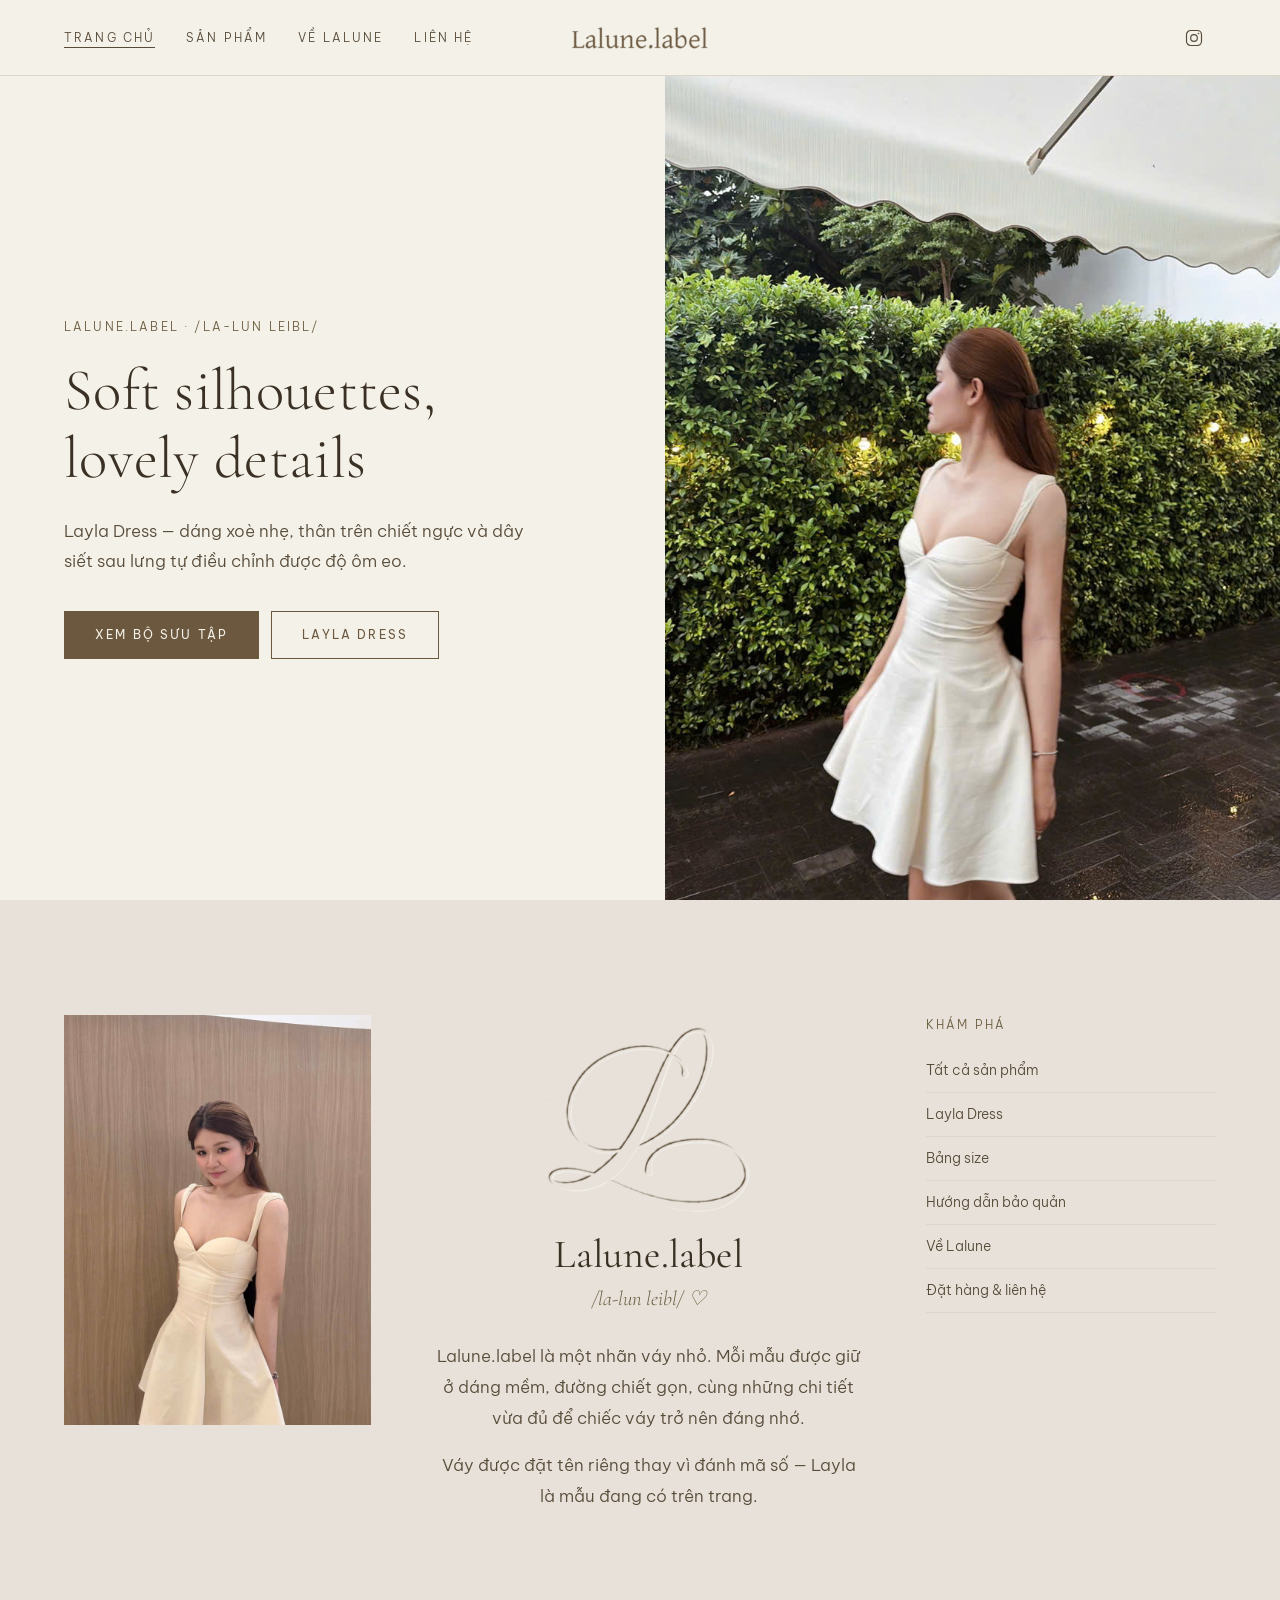
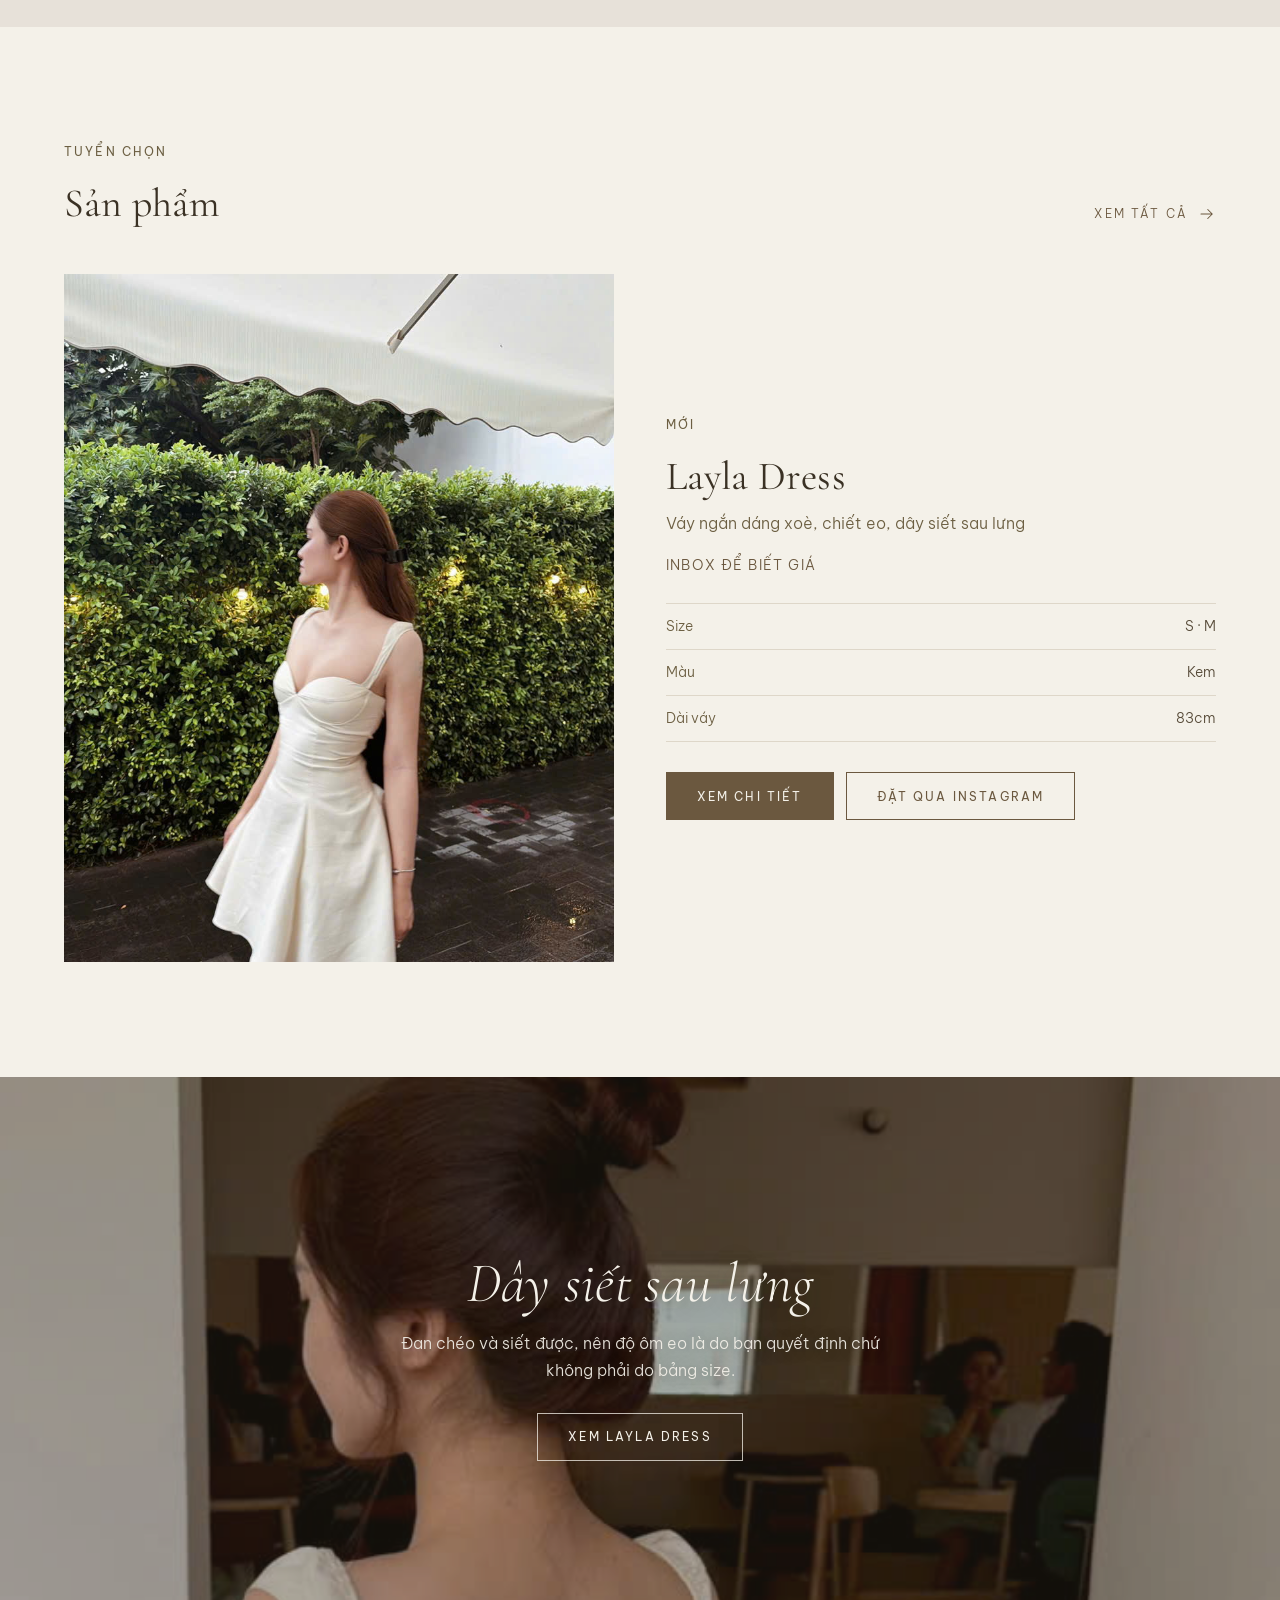
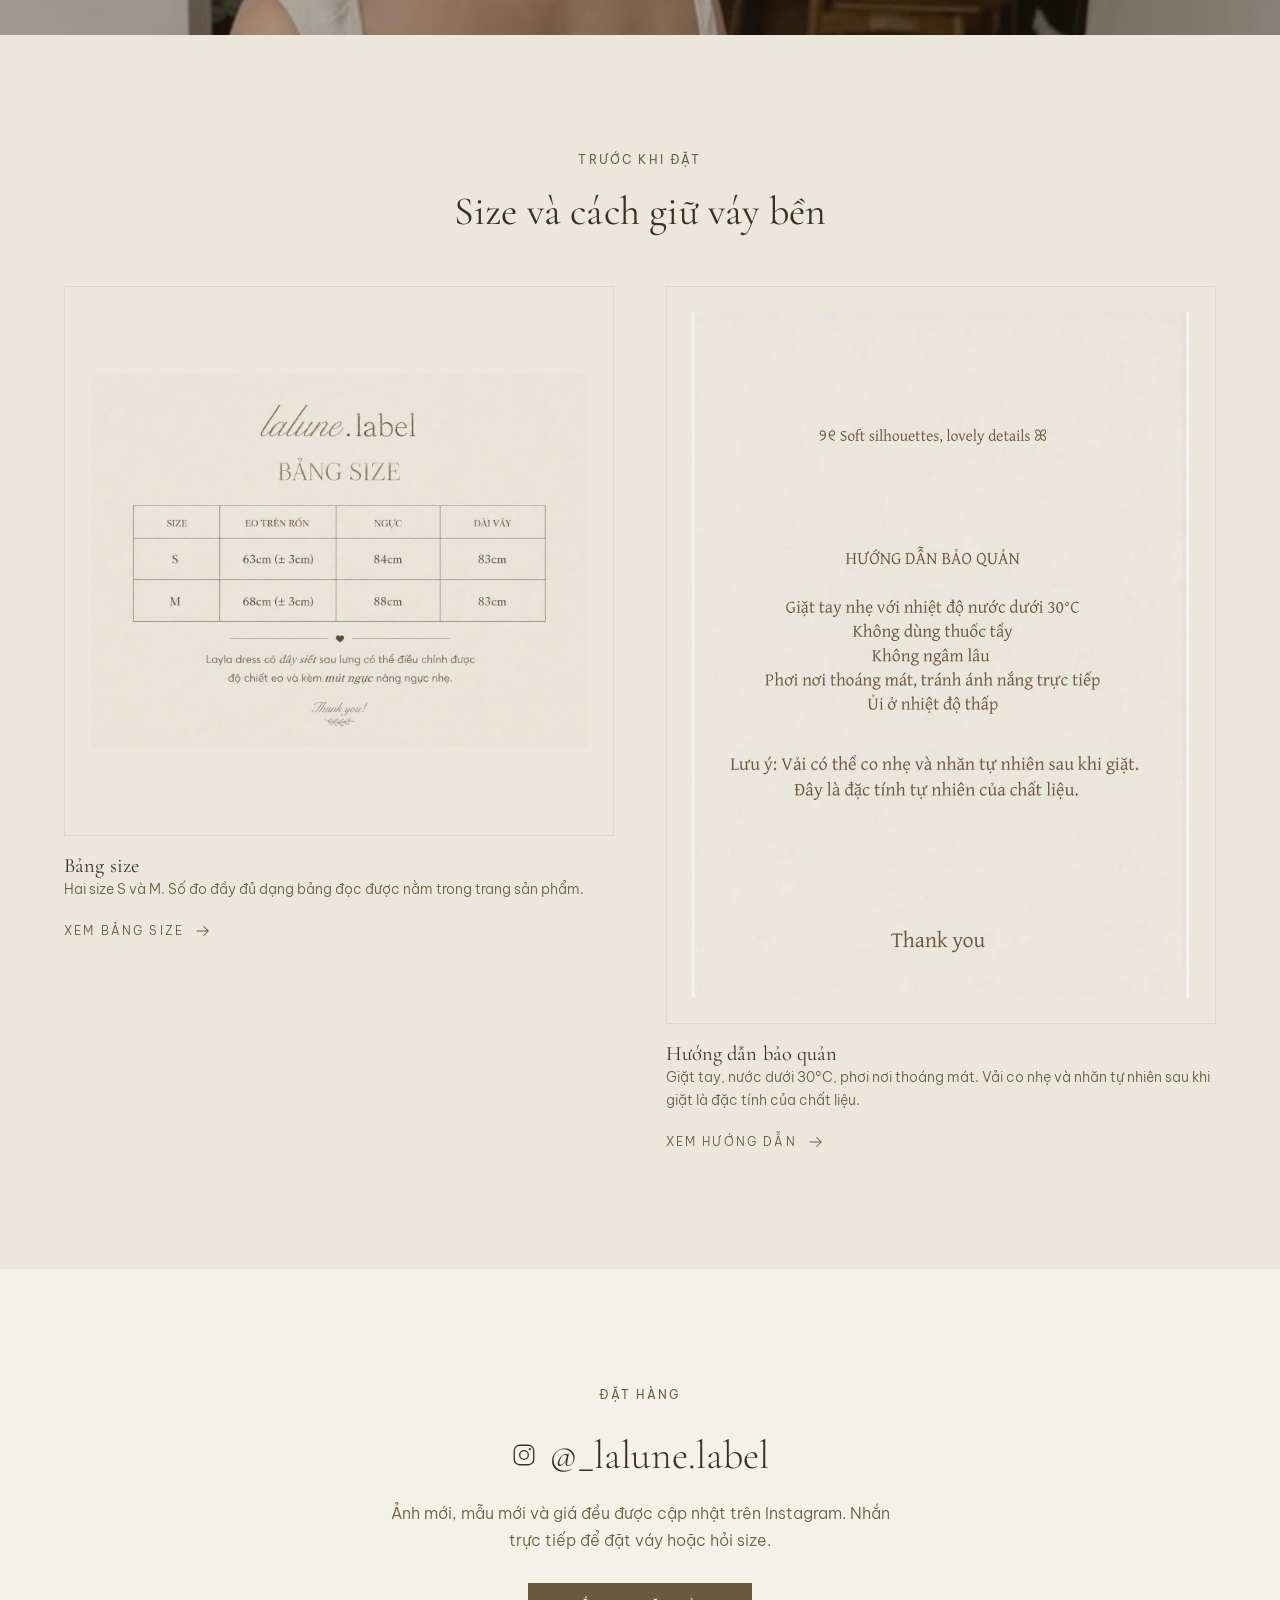
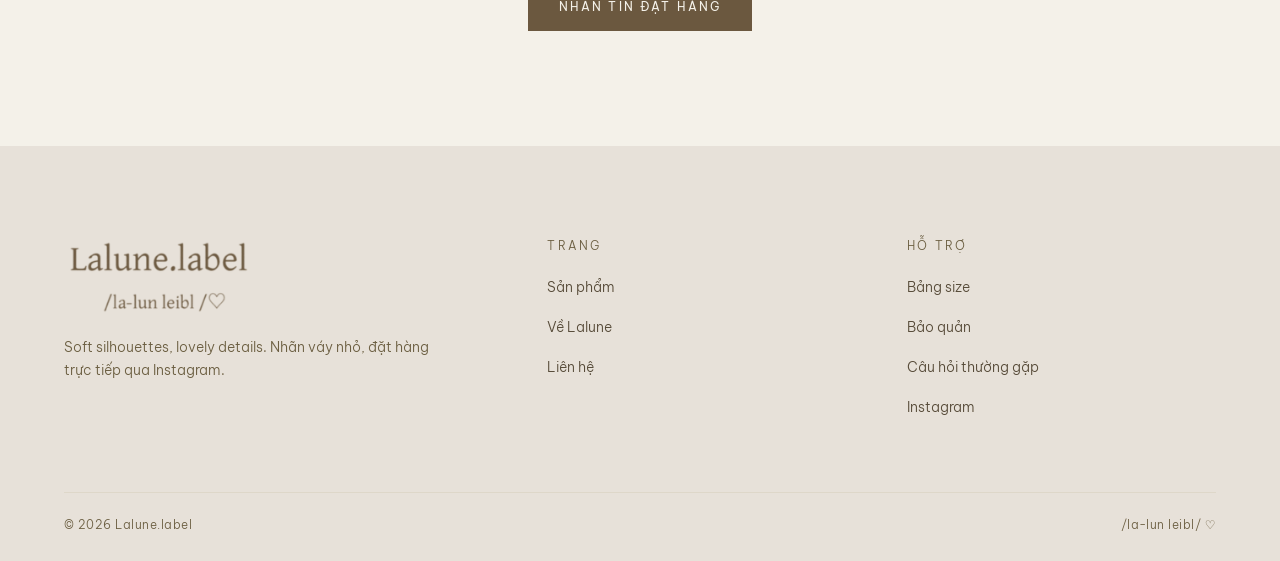
==== commit 33741114: "Đổi hero trang chủ sang bố cục chia đôi Ảnh gốc chỉ 830x1280 (ảnh tải từ Instagram) nên hero tràn mà" ====
--- a/index.html
+++ b/index.html
@@ -22,14 +22,16 @@
 
 <link rel="preconnect" href="https://fonts.googleapis.com">
 <link rel="preconnect" href="https://fonts.gstatic.com" crossorigin>
-<link rel="preload" as="image" href="assets/img/products/layla-01.jpg" fetchpriority="high">
+<link rel="preload" as="image" href="assets/img/products/layla-01.jpg"
+      imagesrcset="assets/img/products/layla-01-sm.jpg 519w, assets/img/products/layla-01.jpg 830w"
+      imagesizes="(min-width: 900px) 48vw, 100vw" fetchpriority="high">
 <link href="https://fonts.googleapis.com/css2?family=Be+Vietnam+Pro:wght@200;300;400;500&family=Cormorant+Garamond:ital,wght@0,300;0,400;0,500;1,300;1,400&display=swap" rel="stylesheet">
 <link rel="stylesheet" href="assets/css/style.css">
 </head>
 <body>
 <a class="skip-link" href="#main">Bỏ qua, tới nội dung chính</a>
 
-<header class="header header--over">
+<header class="header">
   <div class="header__bar">
     <nav class="header__nav" aria-label="Điều hướng chính">
       <a class="nav-link" href="index.html">Trang chủ</a>
@@ -74,13 +76,21 @@
 
   <!-- Hero -->
   <section class="hero">
-    <div class="hero__media">
-      <img src="assets/img/products/layla-01.jpg" alt="Người mẫu mặc Layla Dress màu kem bên hàng rào cây xanh" width="830" height="1280" fetchpriority="high" decoding="async">
-    </div>
-    <div class="hero__inner">
+    <div class="hero__text">
+      <p class="hero__eyebrow">Lalune.label · /la-lun leibl/</p>
       <h1 class="hero__title">Soft silhouettes, lovely details</h1>
       <p class="hero__sub">Layla Dress — dáng xoè nhẹ, thân trên chiết ngực và dây siết sau lưng tự điều chỉnh được độ ôm eo.</p>
-      <a class="btn btn--light" href="shop.html">Xem bộ sưu tập</a>
+      <div class="hero__actions">
+        <a class="btn" href="shop.html">Xem bộ sưu tập</a>
+        <a class="btn btn--ghost" href="product.html?id=layla-dress">Layla Dress</a>
+      </div>
+    </div>
+    <div class="hero__media">
+      <img src="assets/img/products/layla-01.jpg"
+           srcset="assets/img/products/layla-01-sm.jpg 519w, assets/img/products/layla-01.jpg 830w"
+           sizes="(min-width: 900px) 48vw, 100vw"
+           alt="Người mẫu mặc Layla Dress màu kem bên hàng rào cây xanh"
+           width="830" height="1280" fetchpriority="high" decoding="async">
     </div>
   </section>
 
--- a/assets/css/style.css
+++ b/assets/css/style.css
@@ -254,17 +254,6 @@
               border-color var(--t-mid) var(--ease);
 }
 
-/* Trang chủ: header trong suốt đè lên hero, chuyển sang đặc khi cuộn */
-.header--over {
-  background: transparent;
-  border-bottom-color: transparent;
-}
-.header--over .header__bar { color: var(--on-dark); }
-.header--over .header__logo { filter: brightness(0) invert(1); opacity: 0.95; }
-.header--over.is-stuck { background: var(--paper); border-bottom-color: var(--line-soft); }
-.header--over.is-stuck .header__bar { color: var(--body); }
-.header--over.is-stuck .header__logo { filter: none; opacity: 1; }
-
 .header__bar {
   width: 100%;
   max-width: var(--maxw);
@@ -383,56 +372,71 @@
 
 body.is-locked { overflow: hidden; }
 
-/* --- 6. Hero ----------------------------------------------------------- */
+/* --- 6. Hero ------------------------------------------------------------
+   Hero chia đôi thay vì ảnh tràn màn: ảnh gốc chỉ 830x1280 (ảnh điện thoại),
+   tràn màn phải phóng 2,3x nên vỡ. Ở cột phải rộng ~48% thì chỉ phóng ~1,1x.
+   ------------------------------------------------------------------------ */
 .hero {
-  position: relative;
-  min-height: 100svh;
+  margin-top: 76px;                    /* header cố định */
   display: grid;
-  align-items: end;
-  isolation: isolate;
-  background: var(--sand);
-}
-.hero__media { position: absolute; inset: 0; z-index: -2; }
+  grid-template-columns: 1fr;
+  background: var(--paper);
+}
+@media (min-width: 900px) {
+  .hero {
+    grid-template-columns: minmax(0, 1.08fr) minmax(0, 1fr);
+    min-height: calc(100svh - 76px);
+  }
+}
+
+.hero__text {
+  display: flex;
+  flex-direction: column;
+  justify-content: center;
+  padding-block: clamp(44px, 7vw, 104px);
+  /* Lề trái thẳng hàng với container của cả trang, kể cả trên màn siêu rộng */
+  padding-inline: max(var(--gutter), calc((100vw - var(--maxw)) / 2 + var(--gutter)))
+                  clamp(20px, 4vw, 72px);
+}
+
+/* Ảnh phải nằm tuyệt đối: để nguyên trong luồng thì height:100% rơi về auto và
+   chiều cao thật của ảnh (1386px) sẽ kéo cả hero dài ra. */
+.hero__media { position: relative; background: var(--sand); overflow: hidden; }
 .hero__media img {
-  width: 100%; height: 100%;
-  object-fit: cover;
-  object-position: 54% 32%;
-}
-.hero::after {
-  content: "";
   position: absolute;
   inset: 0;
-  z-index: -1;
-  background: linear-gradient(
-    to bottom,
-    rgba(48, 40, 28, 0.42) 0%,
-    rgba(48, 40, 28, 0.12) 34%,
-    rgba(48, 40, 28, 0.10) 58%,
-    rgba(48, 40, 28, 0.58) 100%
-  );
-}
-.hero__inner {
   width: 100%;
-  max-width: var(--maxw);
-  margin-inline: auto;
-  padding: 0 var(--gutter) clamp(52px, 8vh, 96px);
-  color: var(--on-dark);
+  height: 100%;
+  object-fit: cover;
+  object-position: 50% 64%;   /* kéo khung nhìn xuống cho người mẫu vào giữa */
+}
+/* Màn hẹp: ảnh lên trước, cắt theo tỷ lệ dọc vừa phải rồi mới đến chữ */
+@media (max-width: 899px) {
+  .hero__media { order: -1; aspect-ratio: 4 / 5; max-height: 74svh; }
+}
+
+.hero__eyebrow {
+  font-size: var(--fs-xs);
+  letter-spacing: var(--track-wide);
+  text-transform: uppercase;
+  color: var(--muted);
+  margin: 0 0 20px;
 }
 .hero__title {
-  font-size: var(--fs-3xl);
-  color: var(--on-dark);
+  font-size: clamp(2.5rem, 4.6vw, 4.125rem);
+  color: var(--ink);
   font-weight: 300;
-  max-width: 14ch;
-  margin-bottom: 20px;
-  text-shadow: 0 1px 24px rgba(40, 33, 22, 0.28);
+  max-width: 15ch;
+  margin-bottom: 22px;
 }
 .hero__sub {
   font-size: var(--fs-md);
-  color: rgba(244, 241, 233, 0.92);
-  max-width: 44ch;
+  line-height: 1.8;
+  color: var(--body);
+  max-width: 42ch;
   margin-bottom: 34px;
-  text-shadow: 0 1px 16px rgba(40, 33, 22, 0.35);
-}
+}
+.hero__actions { display: flex; flex-wrap: wrap; gap: 12px; }
 
 /* --- 7. Bảng thương hiệu (4 cột như trang tham khảo) ------------------- */
 .brand-panel { display: grid; grid-template-columns: 1fr; gap: clamp(40px, 5vw, 72px); }
@@ -920,7 +924,8 @@
   .header__bar { grid-template-columns: 44px auto 44px; }
   .brand-panel__body { text-align: left; }
   .brand-panel__mark { margin-inline: 0; }
-  .hero__media img { object-position: 58% 28%; }
+  .hero { margin-top: 64px; }
+  .hero__media img { object-position: 50% 30%; }
 }
 
 @media (max-width: 480px) {
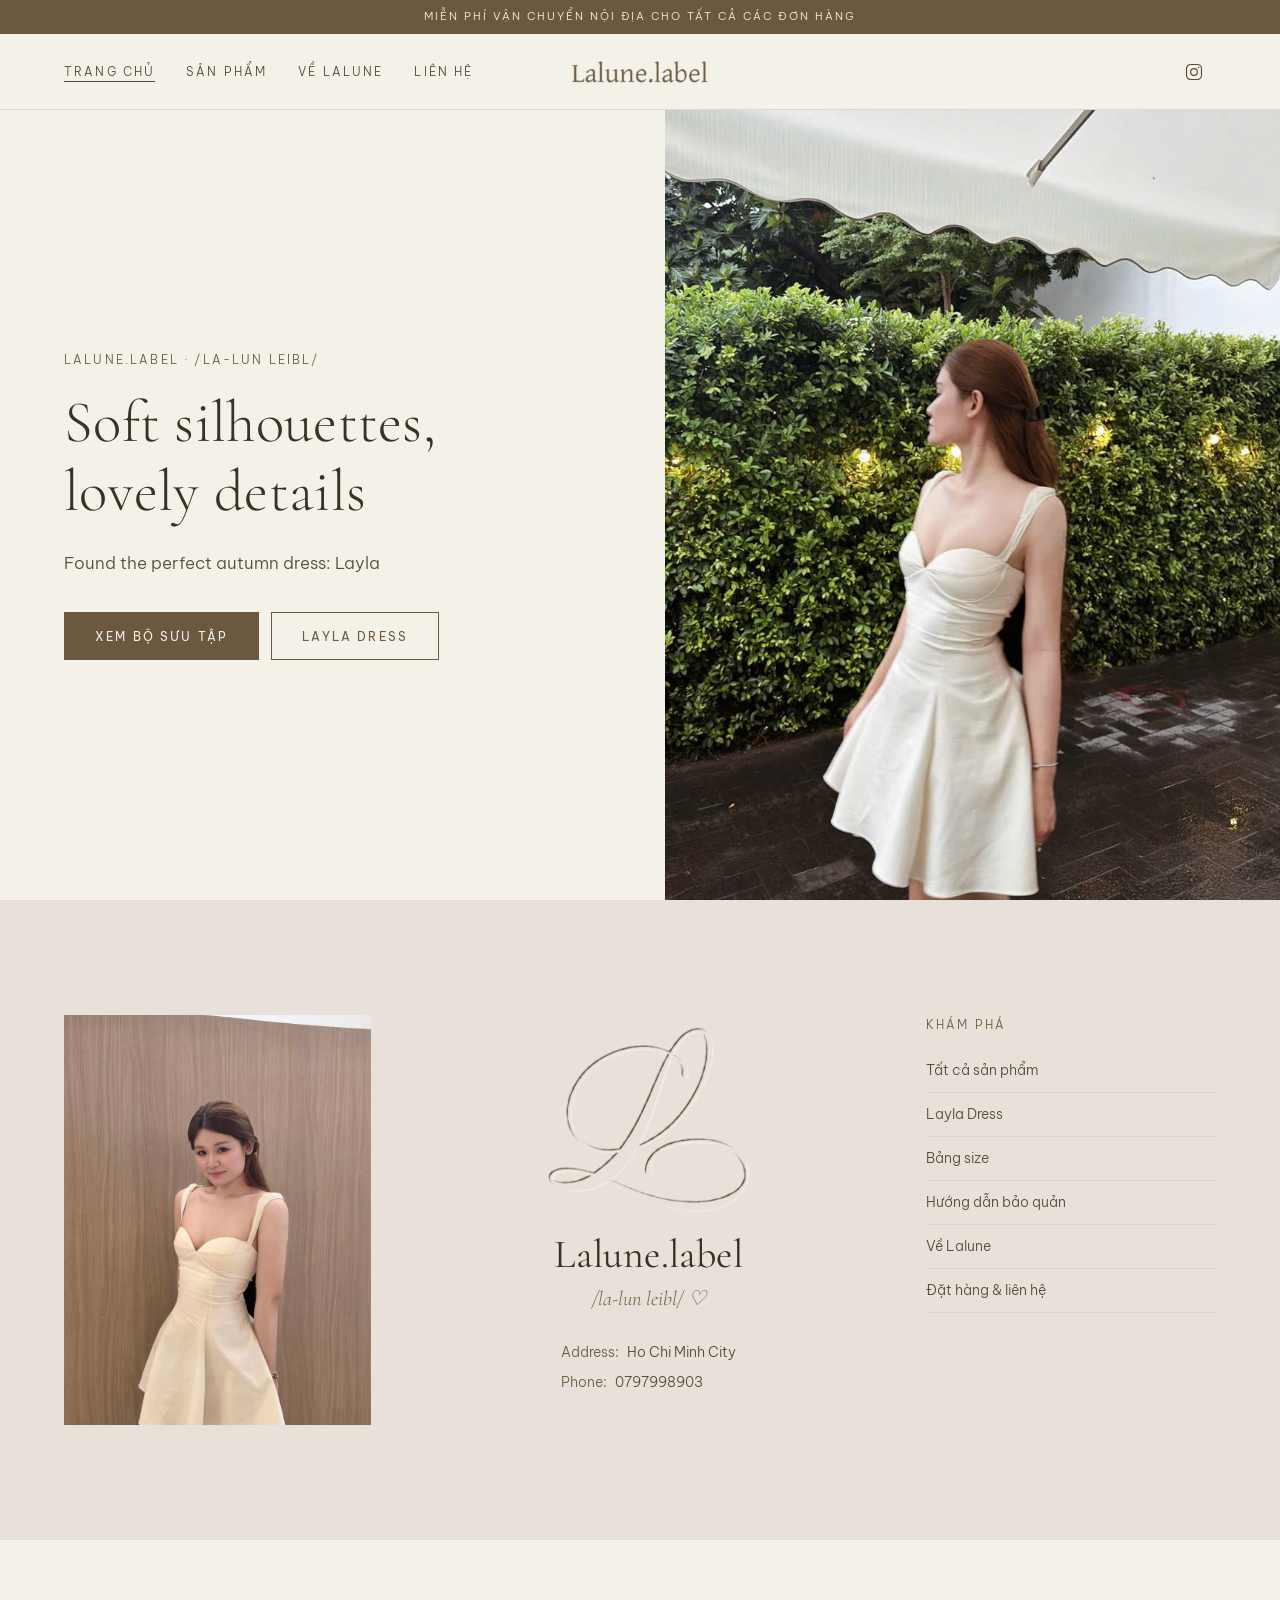
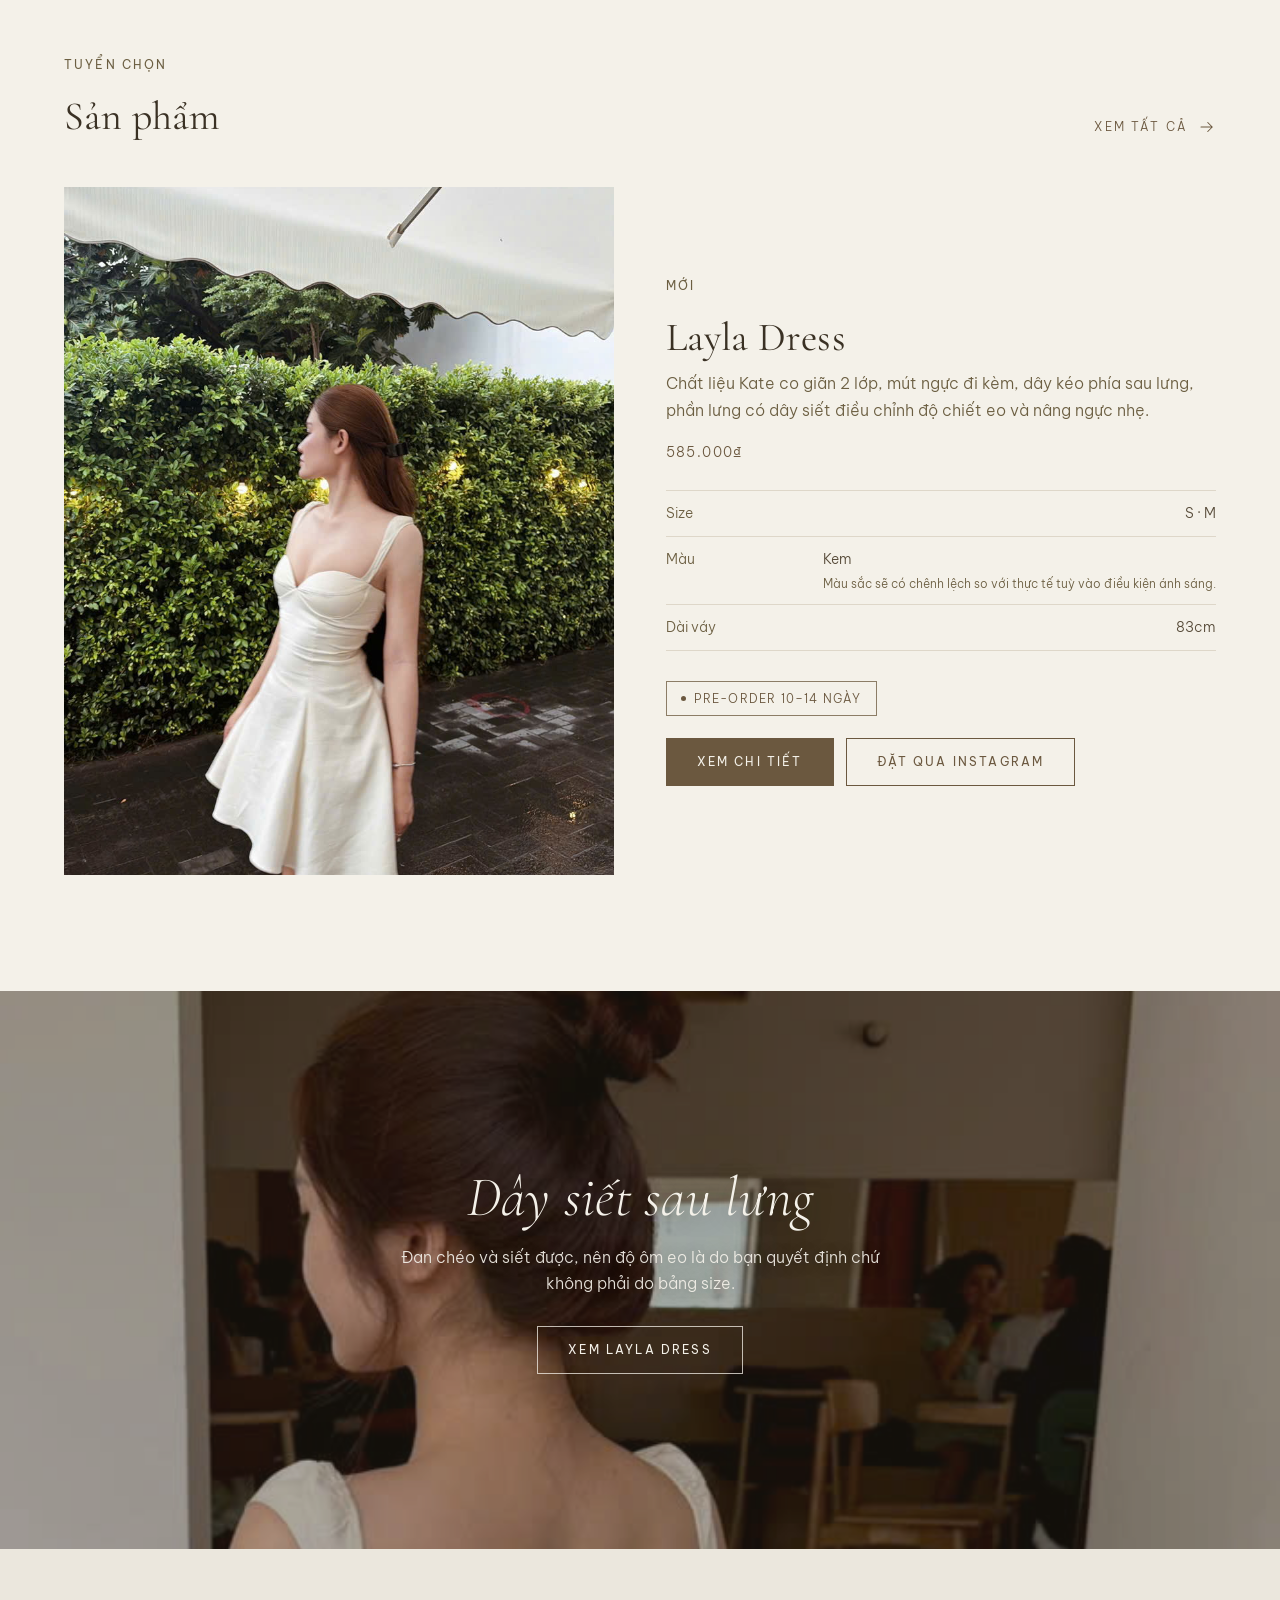
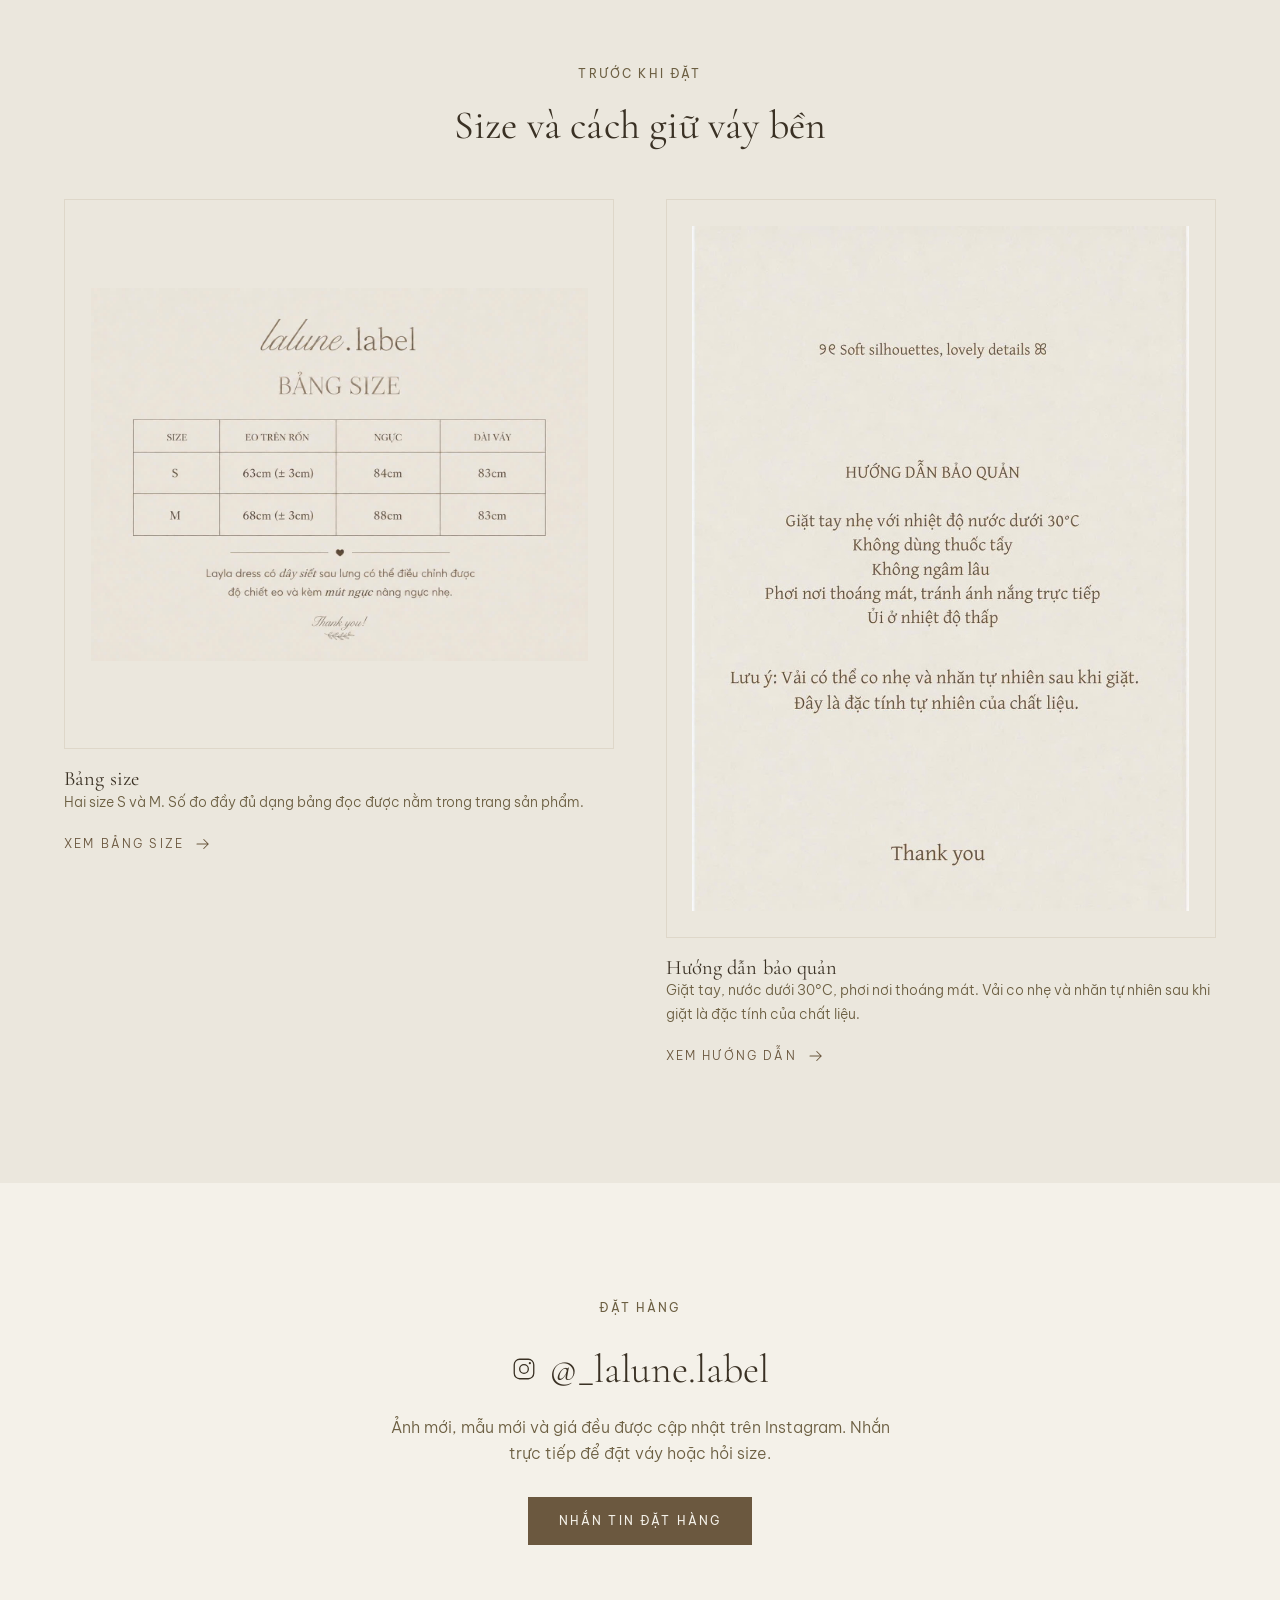
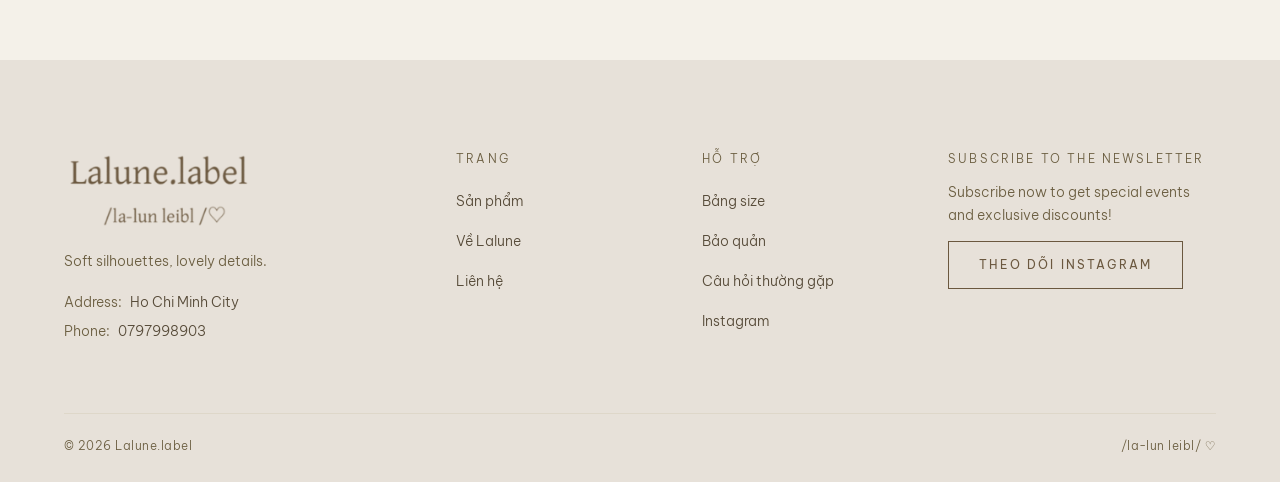
==== commit a56b7da2: "Sửa theo feedback của khách - Thanh thông báo "Miễn phí vận chuyển nội địa cho tất cả các đơn hàng" " ====
--- a/index.html
+++ b/index.html
@@ -30,6 +30,8 @@
 </head>
 <body>
 <a class="skip-link" href="#main">Bỏ qua, tới nội dung chính</a>
+
+<div class="topbar" role="status">Miễn phí vận chuyển nội địa cho tất cả các đơn hàng</div>
 
 <header class="header">
   <div class="header__bar">
@@ -79,7 +81,7 @@
     <div class="hero__text">
       <p class="hero__eyebrow">Lalune.label · /la-lun leibl/</p>
       <h1 class="hero__title">Soft silhouettes, lovely details</h1>
-      <p class="hero__sub">Layla Dress — dáng xoè nhẹ, thân trên chiết ngực và dây siết sau lưng tự điều chỉnh được độ ôm eo.</p>
+      <p class="hero__sub">Found the perfect autumn dress: Layla</p>
       <div class="hero__actions">
         <a class="btn" href="shop.html">Xem bộ sưu tập</a>
         <a class="btn btn--ghost" href="product.html?id=layla-dress">Layla Dress</a>
@@ -106,10 +108,10 @@
           <img class="brand-panel__mark" src="assets/img/logo-mark.webp" alt="" width="620" height="603" loading="lazy" decoding="async">
           <h2 class="brand-panel__name">Lalune.label</h2>
           <p class="brand-panel__phonetic">/la-lun leibl/ ♡</p>
-          <div class="brand-panel__text lede">
-            <p>Lalune.label là một nhãn váy nhỏ. Mỗi mẫu được giữ ở dáng mềm, đường chiết gọn, cùng những chi tiết vừa đủ để chiếc váy trở nên đáng nhớ.</p>
-            <p>Váy được đặt tên riêng thay vì đánh mã số — Layla là mẫu đang có trên trang.</p>
-          </div>
+          <ul class="footer__contact" style="display:inline-block;text-align:left">
+            <li><span class="label">Address:</span><span>Ho Chi Minh City</span></li>
+            <li><span class="label">Phone:</span><a href="tel:+84797998903">0797998903</a></li>
+          </ul>
         </div>
 
         <nav class="brand-panel__links" aria-label="Liên kết nhanh" data-reveal data-reveal-delay="160">
@@ -215,7 +217,11 @@
     <div class="footer__top">
       <div class="footer__brand">
         <img class="footer__logo" src="assets/img/logo-lockup-text.webp" alt="Lalune.label — /la-lun leibl/" width="900" height="390" loading="lazy" decoding="async">
-        <p class="footer__tagline">Soft silhouettes, lovely details. Nhãn váy nhỏ, đặt hàng trực tiếp qua Instagram.</p>
+        <p class="footer__tagline">Soft silhouettes, lovely details.</p>
+        <ul class="footer__contact">
+          <li><span class="label">Address:</span><span>Ho Chi Minh City</span></li>
+          <li><span class="label">Phone:</span><a href="tel:+84797998903">0797998903</a></li>
+        </ul>
       </div>
 
       <nav aria-label="Liên kết trang">
@@ -236,6 +242,11 @@
           <li><a href="https://www.instagram.com/_lalune.label/" target="_blank" rel="noopener noreferrer">Instagram</a></li>
         </ul>
       </nav>
+      <div class="newsletter" data-newsletter>
+        <p class="footer__col-title">Subscribe to the newsletter</p>
+        <p class="footer__tagline" style="margin-bottom:0">Subscribe now to get special events and exclusive discounts!</p>
+        <p style="margin:14px 0 0"><a class="btn btn--ghost" href="https://www.instagram.com/_lalune.label/" target="_blank" rel="noopener noreferrer">Theo dõi Instagram</a></p>
+      </div>
     </div>
 
     <div class="footer__bottom">
--- a/assets/css/style.css
+++ b/assets/css/style.css
@@ -37,6 +37,11 @@
   --track-wide: 0.18em;   /* nhãn in hoa */
   --track-mid:  0.1em;
 
+  /* Khung cố định trên đầu: thanh thông báo + thanh điều hướng */
+  --topbar-h: 34px;
+  --header-h: 76px;
+  --chrome-h: calc(var(--topbar-h) + var(--header-h));
+
   /* Nhịp */
   --gutter:  clamp(20px, 5vw, 64px);
   --section: clamp(72px, 9vw, 132px);
@@ -58,7 +63,7 @@
 html {
   -webkit-text-size-adjust: 100%;
   scroll-behavior: smooth;
-  scroll-padding-top: 88px;
+  scroll-padding-top: calc(var(--chrome-h) + 12px);
 }
 
 body {
@@ -241,11 +246,32 @@
 .link-underline:hover svg { transform: translateX(5px); }
 
 /* --- 5. Header --------------------------------------------------------- */
+/* Thanh thông báo chạy suốt đầu trang */
+.topbar {
+  position: fixed;
+  inset: 0 0 auto;
+  z-index: 101;
+  height: var(--topbar-h);
+  display: flex;
+  align-items: center;
+  justify-content: center;
+  padding-inline: 12px;
+  background: var(--brand);
+  color: var(--on-dark);
+  font-size: 0.6875rem;
+  letter-spacing: var(--track-wide);
+  text-transform: uppercase;
+  text-align: center;
+  line-height: 1.2;
+}
+
 .header {
   position: fixed;
-  inset: 0 0 auto;
+  top: var(--topbar-h);
+  left: 0;
+  right: 0;
   z-index: 100;
-  height: 76px;
+  height: var(--header-h);
   display: flex;
   align-items: center;
   background: var(--paper);
@@ -342,7 +368,7 @@
   flex-direction: column;
   justify-content: center;
   gap: 4px;
-  padding: 96px var(--gutter) 48px;
+  padding: calc(var(--chrome-h) + 28px) var(--gutter) 48px;
   overflow-y: auto;
 }
 .drawer__link {
@@ -366,7 +392,7 @@
 }
 .drawer__close {
   position: absolute;
-  top: 16px; right: var(--gutter);
+  top: calc(var(--topbar-h) + 14px); right: var(--gutter);
   color: var(--ink);
 }
 
@@ -377,7 +403,7 @@
    tràn màn phải phóng 2,3x nên vỡ. Ở cột phải rộng ~48% thì chỉ phóng ~1,1x.
    ------------------------------------------------------------------------ */
 .hero {
-  margin-top: 76px;                    /* header cố định */
+  margin-top: var(--chrome-h);         /* chừa thanh thông báo + header */
   display: grid;
   grid-template-columns: 1fr;
   background: var(--paper);
@@ -385,7 +411,7 @@
 @media (min-width: 900px) {
   .hero {
     grid-template-columns: minmax(0, 1.08fr) minmax(0, 1fr);
-    min-height: calc(100svh - 76px);
+    min-height: calc(100svh - var(--chrome-h));
   }
 }
 
@@ -483,7 +509,7 @@
 .linklist a:hover { color: var(--brand); padding-left: 8px; }
 
 /* --- 8. Đầu trang phụ -------------------------------------------------- */
-.page-head { padding-block: calc(76px + clamp(48px, 7vw, 92px)) clamp(36px, 5vw, 60px); }
+.page-head { padding-block: calc(var(--chrome-h) + clamp(40px, 6vw, 84px)) clamp(36px, 5vw, 60px); }
 .page-head__title { font-size: var(--fs-2xl); margin-bottom: 14px; }
 
 .crumbs {
@@ -534,6 +560,7 @@
 .feature__media img {
   width: 100%; height: 100%;
   object-fit: cover;
+  object-position: 50% 62%;   /* đẩy người mẫu lên giữa khung, bớt mái hiên */
   transition: transform var(--t-slow) var(--ease), opacity var(--t-mid) var(--ease);
 }
 .feature__media img + img { position: absolute; inset: 0; opacity: 0; }
@@ -564,6 +591,33 @@
 }
 .feature__specs dt, .feature__specs span:first-child { color: var(--muted); }
 .feature__actions { display: flex; flex-wrap: wrap; gap: 12px; }
+.feature__specs .spec-note {
+  display: block;
+  margin-top: 3px;
+  font-size: var(--fs-xs);
+  line-height: 1.5;
+  color: var(--muted);
+  text-align: right;
+}
+
+/* Nhãn thời gian đặt trước — thông tin khách cần biết trước khi chốt đơn */
+.preorder {
+  display: inline-flex;
+  align-items: center;
+  gap: 8px;
+  padding: 7px 14px;
+  border: 1px solid var(--line-ctrl);
+  font-size: var(--fs-xs);
+  letter-spacing: var(--track-mid);
+  text-transform: uppercase;
+  color: var(--brand);
+}
+.preorder::before {
+  content: "";
+  width: 5px; height: 5px;
+  border-radius: 50%;
+  background: currentColor;
+}
 
 .card { display: flex; flex-direction: column; height: 100%; }
 .card__media {
@@ -576,6 +630,7 @@
 .card__media img {
   width: 100%; height: 100%;
   object-fit: cover;
+  object-position: 50% 62%;
   transition: transform var(--t-slow) var(--ease), opacity var(--t-mid) var(--ease);
 }
 .card__media img + img { position: absolute; inset: 0; opacity: 0; }
@@ -860,11 +915,43 @@
   gap: clamp(36px, 4vw, 56px);
   padding-bottom: clamp(44px, 5vw, 64px);
 }
-@media (min-width: 760px) { .footer__top { grid-template-columns: 1.4fr 1fr 1fr; } }
+@media (min-width: 760px) { .footer__top { grid-template-columns: 1.3fr 1fr 1fr; } }
+@media (min-width: 1040px) { .footer__top { grid-template-columns: 1.4fr 0.8fr 0.8fr 1.1fr; } }
 
 .footer__brand { max-width: 34ch; }
 .footer__logo { width: 190px; margin-bottom: 18px; }
-.footer__tagline { font-size: var(--fs-sm); color: var(--muted); }
+.footer__tagline { font-size: var(--fs-sm); color: var(--muted); margin-bottom: 18px; }
+
+.footer__contact { list-style: none; margin: 0; padding: 0; font-size: var(--fs-sm); }
+.footer__contact li { display: flex; gap: 8px; margin-bottom: 6px; color: var(--body); }
+.footer__contact dt, .footer__contact .label { color: var(--muted); }
+.footer__contact a:hover { color: var(--brand); text-decoration: underline; text-underline-offset: 4px; }
+
+/* Đăng ký nhận tin */
+.newsletter { max-width: 34ch; }
+.newsletter__form { display: flex; flex-wrap: wrap; gap: 10px; margin-top: 14px; }
+.newsletter__field { flex: 1 1 190px; min-width: 0; }
+.newsletter__input {
+  width: 100%;
+  min-height: 48px;
+  padding: 12px 14px;
+  border: 1px solid var(--line-ctrl);
+  border-radius: var(--r);
+  background: var(--paper);
+  color: var(--body);
+  font-family: var(--sans);
+  font-size: var(--fs-sm);
+}
+.newsletter__input::placeholder { color: var(--muted); opacity: 1; }
+.newsletter__input:focus-visible { outline: 2px solid var(--brand); outline-offset: 2px; }
+.newsletter__status {
+  margin-top: 10px;
+  font-size: var(--fs-sm);
+  color: var(--muted);
+  min-height: 1.5em;
+}
+.newsletter__status[data-state="error"] { color: #8a3d2c; }
+.newsletter__status[data-state="ok"] { color: var(--brand); }
 
 .footer__col-title {
   font-size: var(--fs-xs);
@@ -910,21 +997,19 @@
   display: grid;
   place-items: center;
   text-align: center;
-  padding-block: 120px var(--section);
+  padding-block: calc(var(--chrome-h) + 56px) var(--section);
 }
 .notfound__code { font-family: var(--serif); font-size: var(--fs-3xl); color: var(--sand); line-height: 1; }
 
 /* --- 18. Xếp lại trên màn hình nhỏ ------------------------------------- */
 @media (max-width: 860px) {
-  .header { height: 64px; }
-  html { scroll-padding-top: 76px; }
-  .page-head { padding-top: calc(64px + clamp(40px, 8vw, 72px)); }
+  :root { --topbar-h: 38px; --header-h: 64px; }
+  .topbar { font-size: 0.625rem; letter-spacing: 0.1em; }
   .header__nav { display: none; }
   .header__burger { display: inline-flex; }
   .header__bar { grid-template-columns: 44px auto 44px; }
   .brand-panel__body { text-align: left; }
   .brand-panel__mark { margin-inline: 0; }
-  .hero { margin-top: 64px; }
   .hero__media img { object-position: 50% 30%; }
 }
 
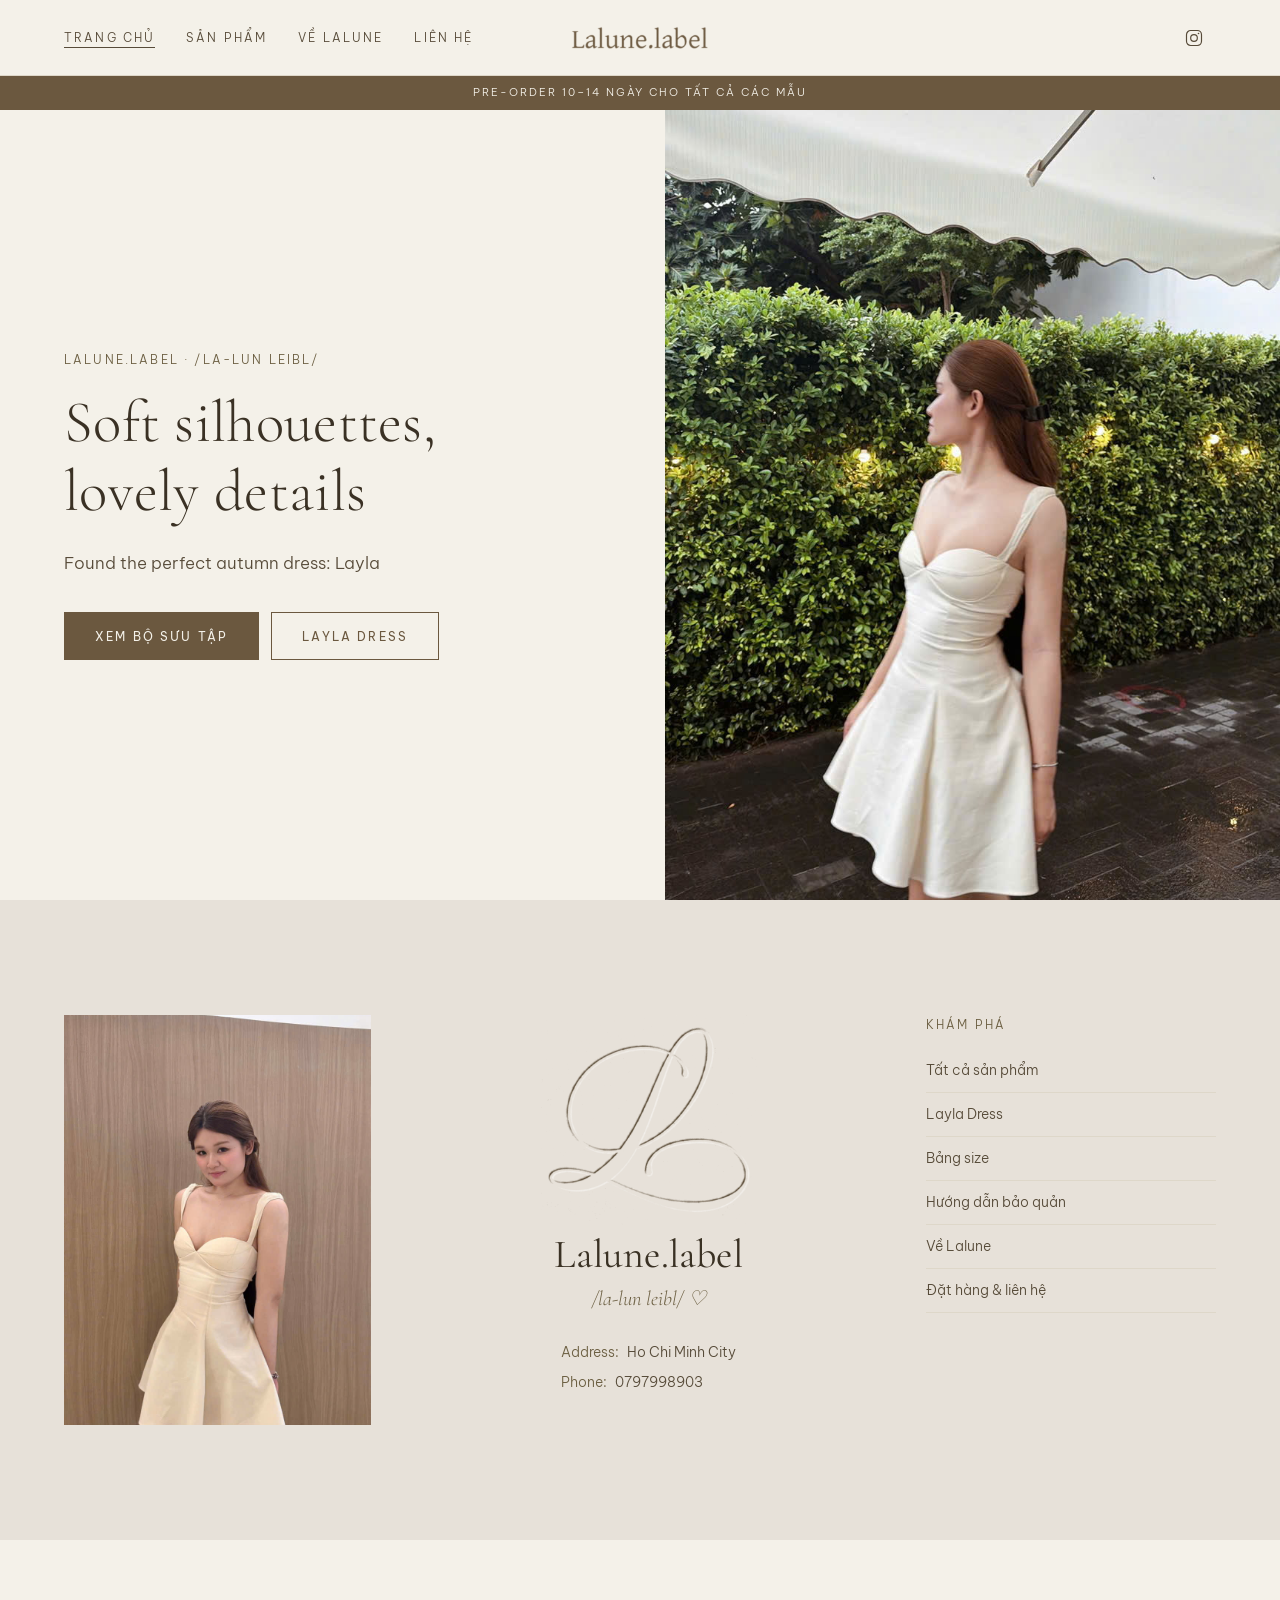
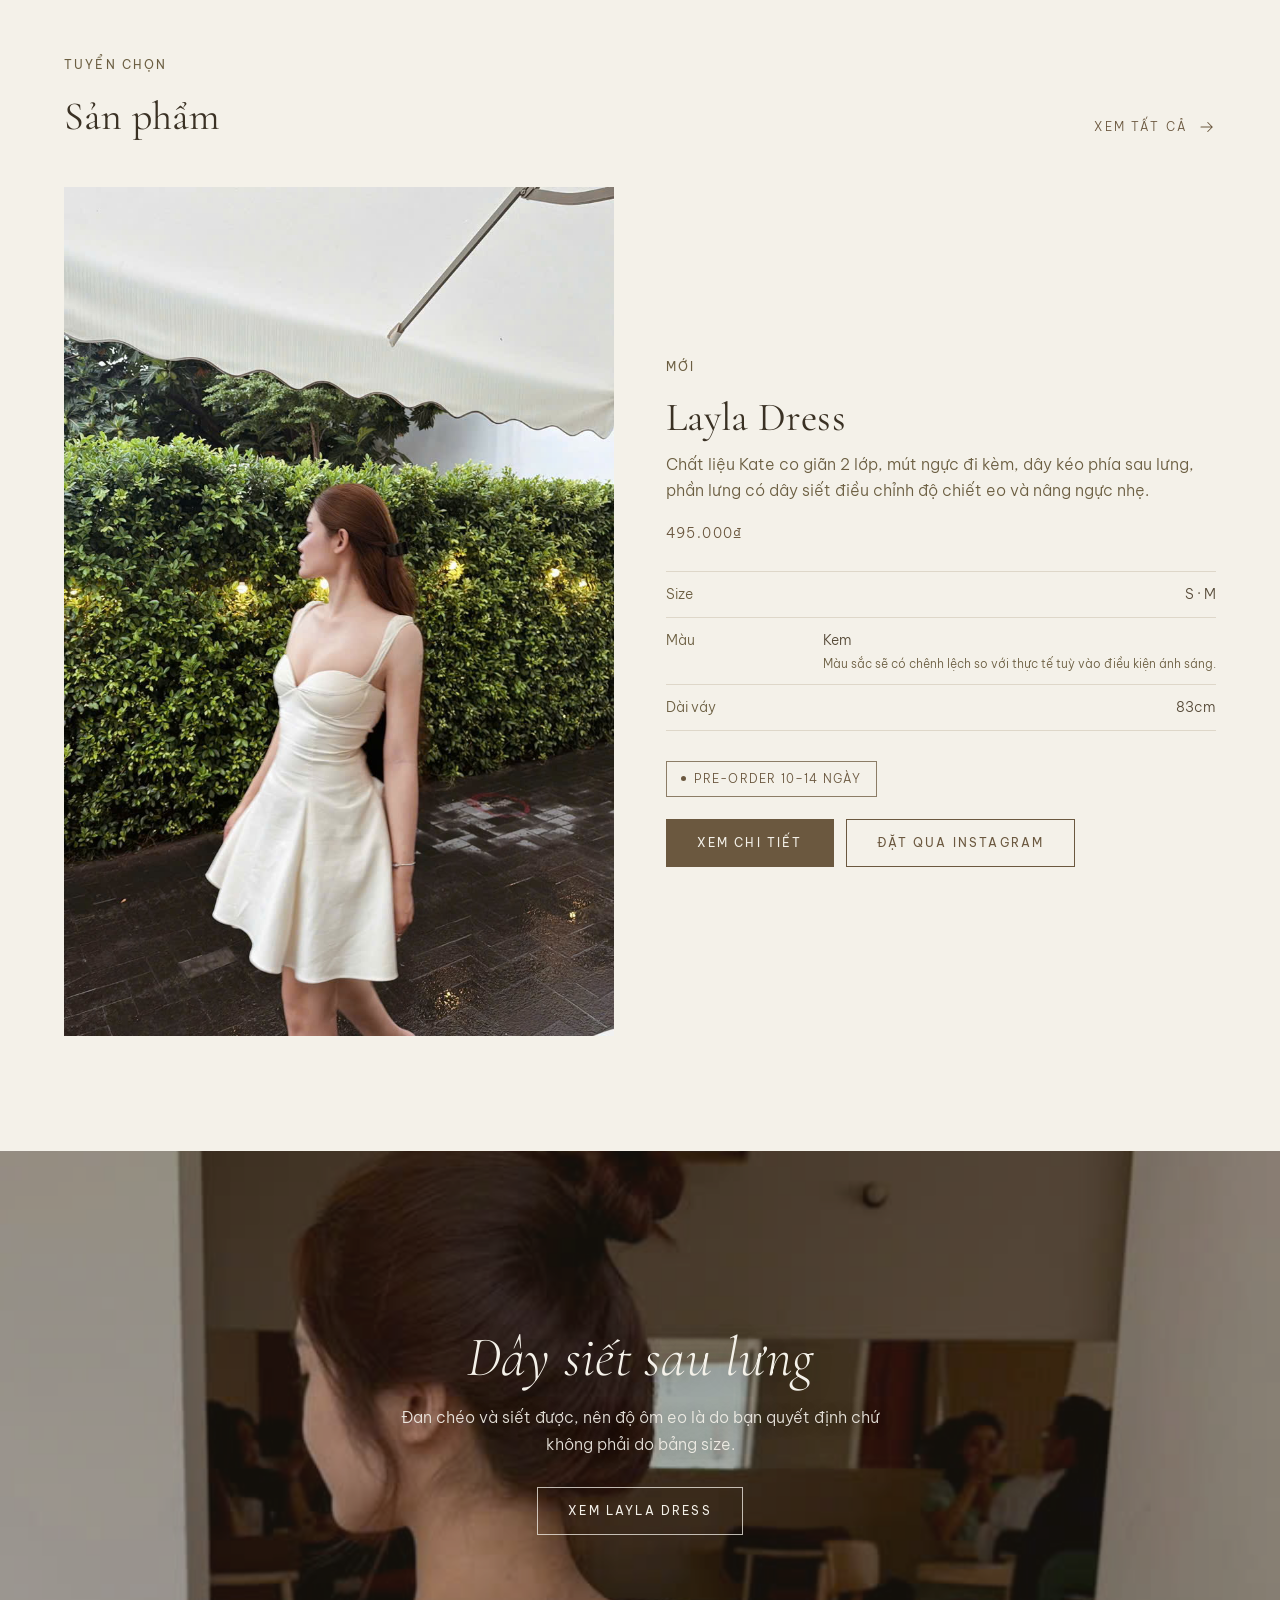
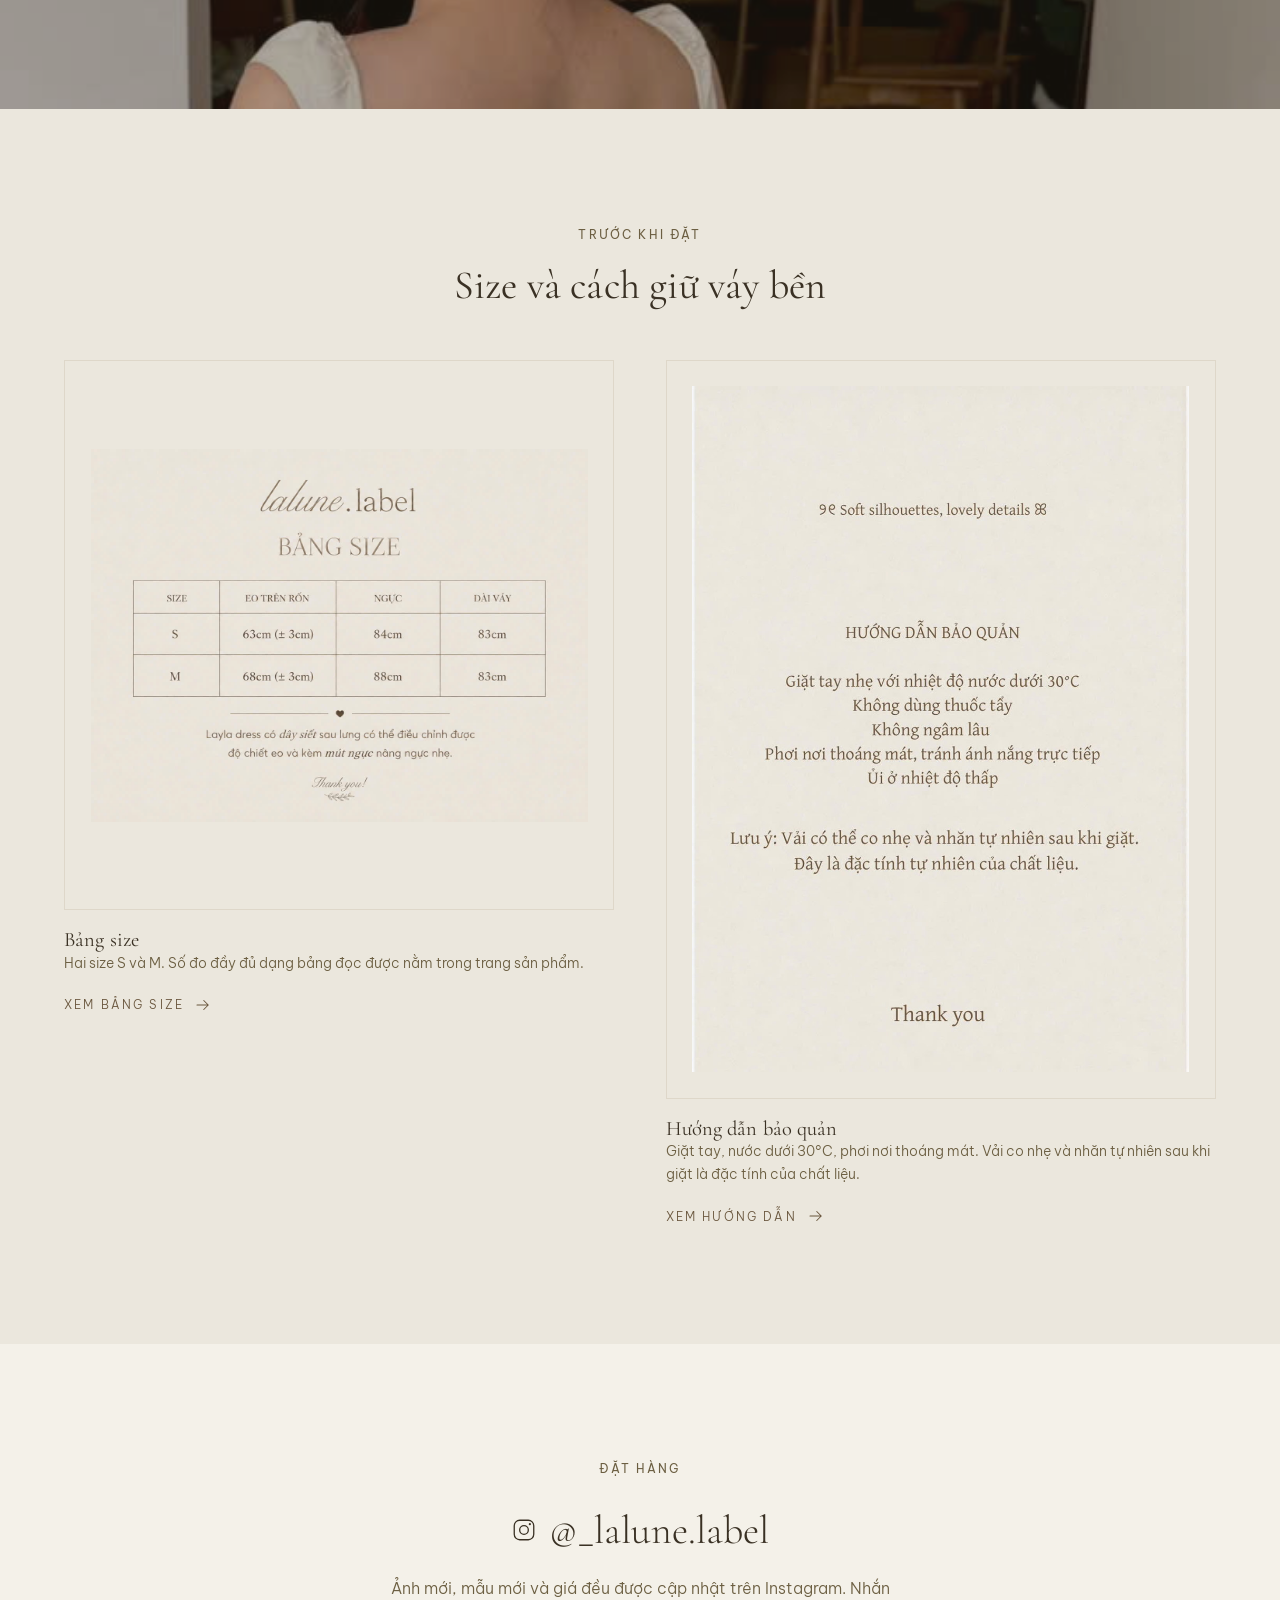
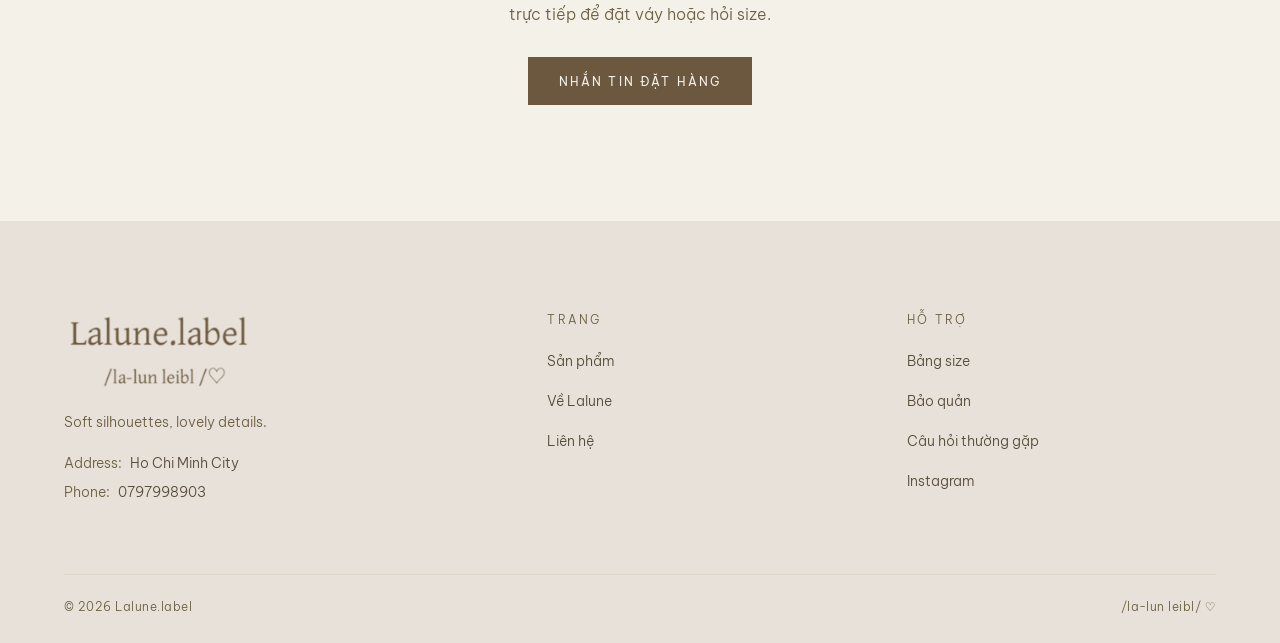
==== commit e9782881: "Giá 495.000, bỏ freeship và form nhận tin, ảnh hiện trọn khung - Layla Dress: 495.000đ - Bỏ toàn bộ " ====
--- a/index.html
+++ b/index.html
@@ -31,8 +31,6 @@
 <body>
 <a class="skip-link" href="#main">Bỏ qua, tới nội dung chính</a>
 
-<div class="topbar" role="status">Miễn phí vận chuyển nội địa cho tất cả các đơn hàng</div>
-
 <header class="header">
   <div class="header__bar">
     <nav class="header__nav" aria-label="Điều hướng chính">
@@ -57,6 +55,8 @@
     </div>
   </div>
 </header>
+
+<div class="topbar" role="status">Pre-order 10–14 ngày cho tất cả các mẫu</div>
 
 <div class="drawer" id="nav-drawer" role="dialog" aria-modal="true" aria-label="Menu điều hướng">
   <button type="button" class="icon-btn drawer__close" aria-label="Đóng menu">
@@ -242,11 +242,6 @@
           <li><a href="https://www.instagram.com/_lalune.label/" target="_blank" rel="noopener noreferrer">Instagram</a></li>
         </ul>
       </nav>
-      <div class="newsletter" data-newsletter>
-        <p class="footer__col-title">Subscribe to the newsletter</p>
-        <p class="footer__tagline" style="margin-bottom:0">Subscribe now to get special events and exclusive discounts!</p>
-        <p style="margin:14px 0 0"><a class="btn btn--ghost" href="https://www.instagram.com/_lalune.label/" target="_blank" rel="noopener noreferrer">Theo dõi Instagram</a></p>
-      </div>
     </div>
 
     <div class="footer__bottom">
--- a/assets/css/style.css
+++ b/assets/css/style.css
@@ -246,11 +246,13 @@
 .link-underline:hover svg { transform: translateX(5px); }
 
 /* --- 5. Header --------------------------------------------------------- */
-/* Thanh thông báo chạy suốt đầu trang */
+/* Thanh thông báo nằm ngay dưới thanh điều hướng */
 .topbar {
   position: fixed;
-  inset: 0 0 auto;
-  z-index: 101;
+  top: var(--header-h);
+  left: 0;
+  right: 0;
+  z-index: 99;
   height: var(--topbar-h);
   display: flex;
   align-items: center;
@@ -267,7 +269,7 @@
 
 .header {
   position: fixed;
-  top: var(--topbar-h);
+  top: 0;
   left: 0;
   right: 0;
   z-index: 100;
@@ -392,7 +394,7 @@
 }
 .drawer__close {
   position: absolute;
-  top: calc(var(--topbar-h) + 14px); right: var(--gutter);
+  top: 14px; right: var(--gutter);
   color: var(--ink);
 }
 
@@ -550,20 +552,23 @@
 @media (min-width: 820px) {
   .feature { grid-template-columns: minmax(0, 1fr) minmax(0, 1fr); }
 }
+/* Không ép tỷ lệ: chiều cao chạy theo ảnh thật nên thấy trọn chiếc váy */
 .feature__media {
   position: relative;
   display: block;
   overflow: hidden;
-  background: var(--sand);
-  aspect-ratio: 4 / 5;
+  background: var(--paper-alt);
 }
 .feature__media img {
-  width: 100%; height: 100%;
+  width: 100%; height: auto;
+  transition: transform var(--t-slow) var(--ease), opacity var(--t-mid) var(--ease);
+}
+.feature__media img + img {
+  position: absolute; inset: 0;
+  height: 100%;
   object-fit: cover;
-  object-position: 50% 62%;   /* đẩy người mẫu lên giữa khung, bớt mái hiên */
-  transition: transform var(--t-slow) var(--ease), opacity var(--t-mid) var(--ease);
-}
-.feature__media img + img { position: absolute; inset: 0; opacity: 0; }
+  opacity: 0;
+}
 .feature:hover .feature__media img + img { opacity: 1; }
 .feature:hover .feature__media img { transform: scale(1.03); }
 .feature__name { font-size: var(--fs-xl); margin-bottom: 10px; }
@@ -620,17 +625,17 @@
 }
 
 .card { display: flex; flex-direction: column; height: 100%; }
+/* Khung cố định để các thẻ thẳng hàng, nhưng contain nên ảnh không bị cắt */
 .card__media {
   position: relative;
   display: block;
   overflow: hidden;
-  background: var(--sand);
+  background: var(--paper-alt);
   aspect-ratio: 3 / 4;
 }
 .card__media img {
   width: 100%; height: 100%;
-  object-fit: cover;
-  object-position: 50% 62%;
+  object-fit: contain;
   transition: transform var(--t-slow) var(--ease), opacity var(--t-mid) var(--ease);
 }
 .card__media img + img { position: absolute; inset: 0; opacity: 0; }
@@ -690,8 +695,9 @@
 .gallery__thumb:hover { opacity: 0.85; }
 .gallery__thumb[aria-selected="true"] { border-color: var(--brand); opacity: 1; }
 
-.gallery__stage { position: relative; background: var(--sand); aspect-ratio: 3 / 4; overflow: hidden; }
-.gallery__stage img { width: 100%; height: 100%; object-fit: cover; }
+/* Khung cố định để không nhảy khi đổi ảnh, contain để thấy trọn chiếc váy */
+.gallery__stage { position: relative; background: var(--paper-alt); aspect-ratio: 3 / 4; overflow: hidden; }
+.gallery__stage img { width: 100%; height: 100%; object-fit: contain; }
 .gallery__stage img.is-swapping { opacity: 0; }
 .gallery__stage img { transition: opacity var(--t-mid) var(--ease); }
 
@@ -886,8 +892,8 @@
 .pdp-figure img {
   width: 100%;
   aspect-ratio: 4 / 5;
-  object-fit: cover;
-  background: var(--sand);
+  object-fit: contain;
+  background: var(--paper-alt);
 }
 .pdp-figure figcaption { margin-top: 14px; font-size: var(--fs-sm); color: var(--muted); }
 
@@ -915,8 +921,7 @@
   gap: clamp(36px, 4vw, 56px);
   padding-bottom: clamp(44px, 5vw, 64px);
 }
-@media (min-width: 760px) { .footer__top { grid-template-columns: 1.3fr 1fr 1fr; } }
-@media (min-width: 1040px) { .footer__top { grid-template-columns: 1.4fr 0.8fr 0.8fr 1.1fr; } }
+@media (min-width: 760px) { .footer__top { grid-template-columns: 1.4fr 1fr 1fr; } }
 
 .footer__brand { max-width: 34ch; }
 .footer__logo { width: 190px; margin-bottom: 18px; }
@@ -927,31 +932,6 @@
 .footer__contact dt, .footer__contact .label { color: var(--muted); }
 .footer__contact a:hover { color: var(--brand); text-decoration: underline; text-underline-offset: 4px; }
 
-/* Đăng ký nhận tin */
-.newsletter { max-width: 34ch; }
-.newsletter__form { display: flex; flex-wrap: wrap; gap: 10px; margin-top: 14px; }
-.newsletter__field { flex: 1 1 190px; min-width: 0; }
-.newsletter__input {
-  width: 100%;
-  min-height: 48px;
-  padding: 12px 14px;
-  border: 1px solid var(--line-ctrl);
-  border-radius: var(--r);
-  background: var(--paper);
-  color: var(--body);
-  font-family: var(--sans);
-  font-size: var(--fs-sm);
-}
-.newsletter__input::placeholder { color: var(--muted); opacity: 1; }
-.newsletter__input:focus-visible { outline: 2px solid var(--brand); outline-offset: 2px; }
-.newsletter__status {
-  margin-top: 10px;
-  font-size: var(--fs-sm);
-  color: var(--muted);
-  min-height: 1.5em;
-}
-.newsletter__status[data-state="error"] { color: #8a3d2c; }
-.newsletter__status[data-state="ok"] { color: var(--brand); }
 
 .footer__col-title {
   font-size: var(--fs-xs);
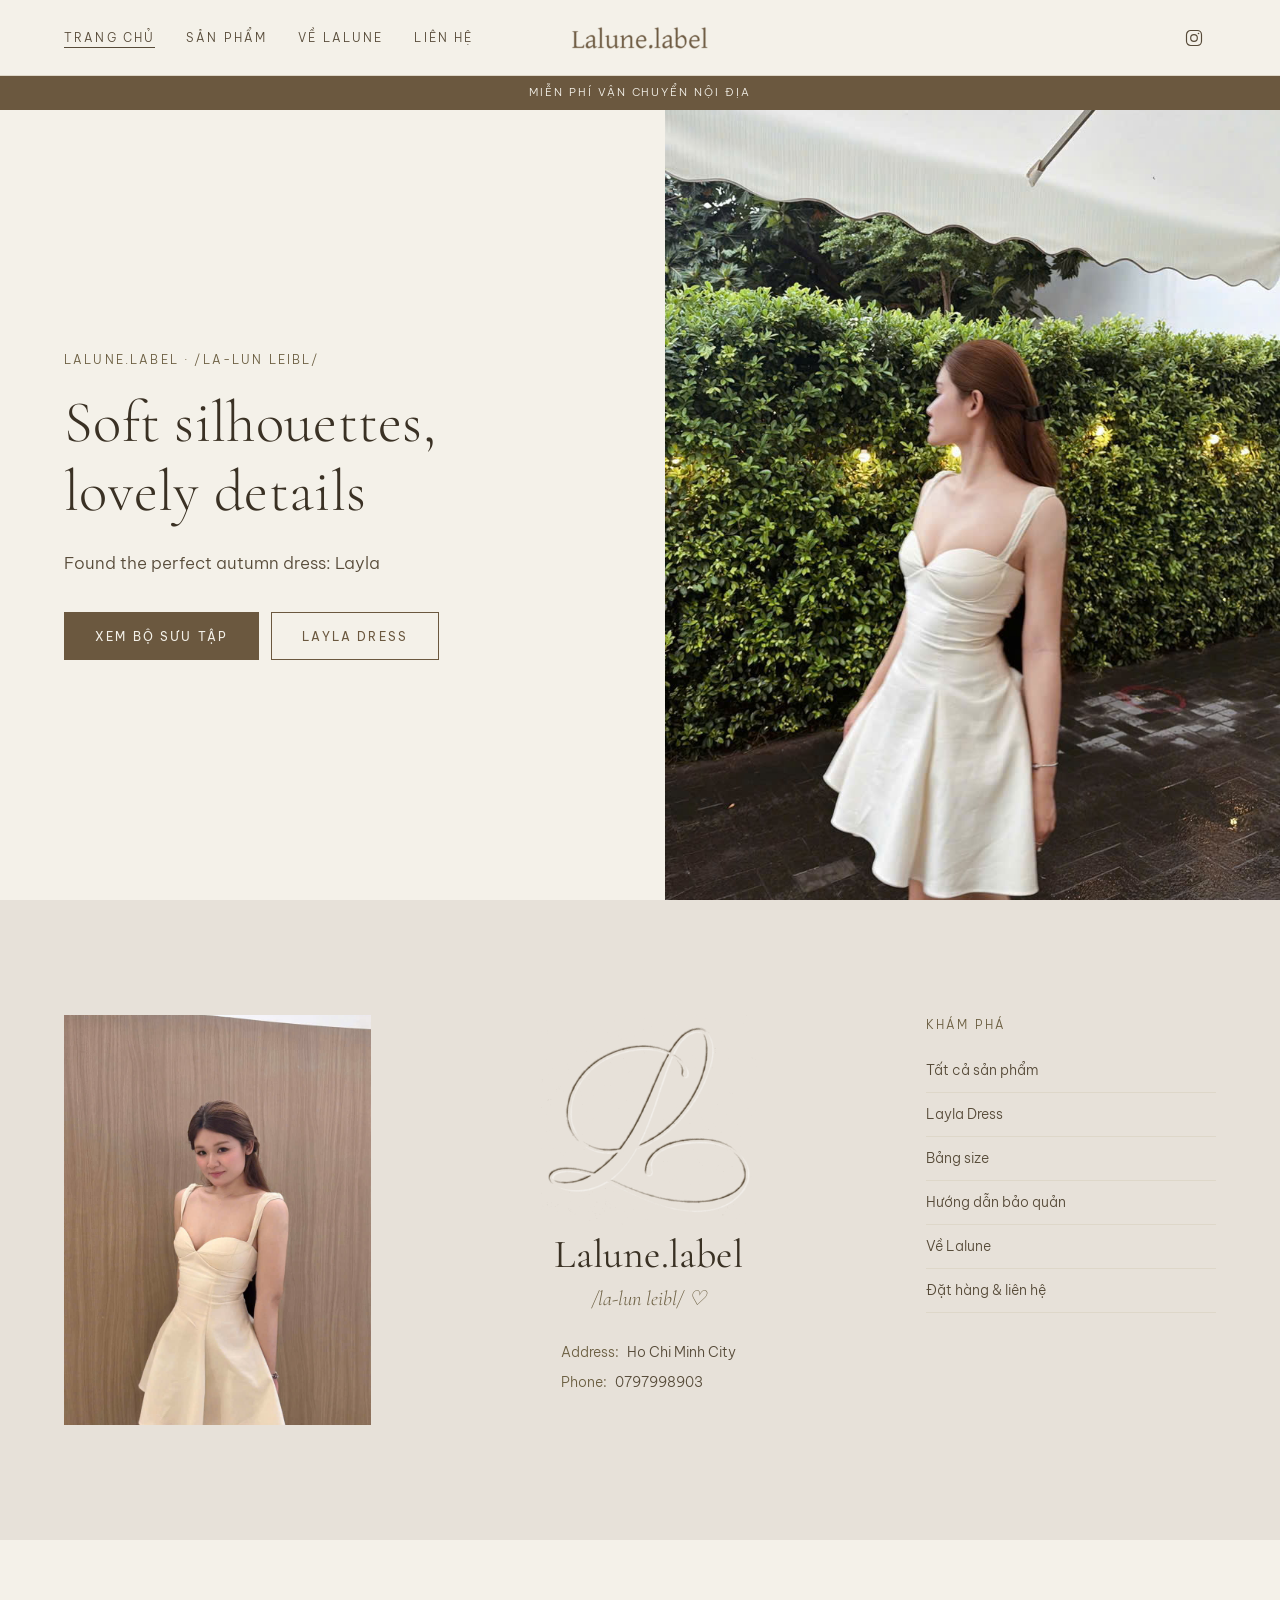
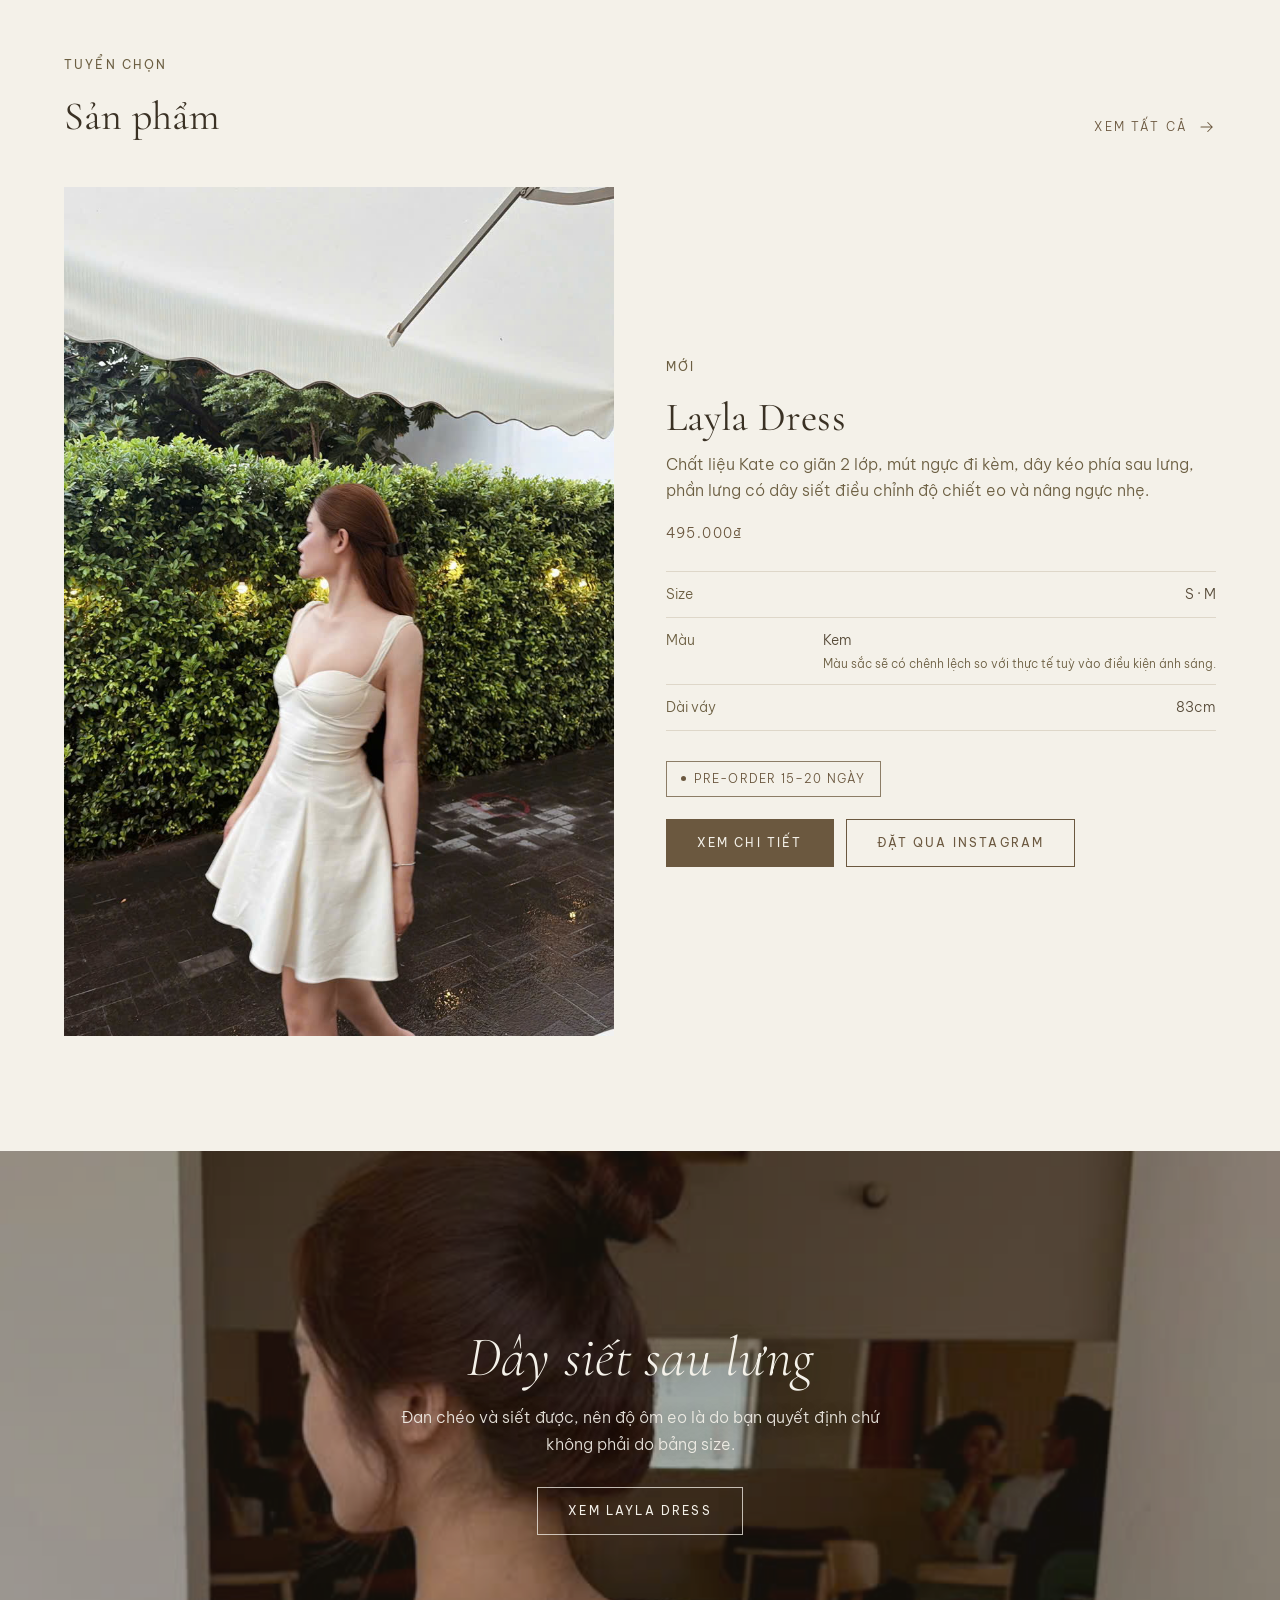
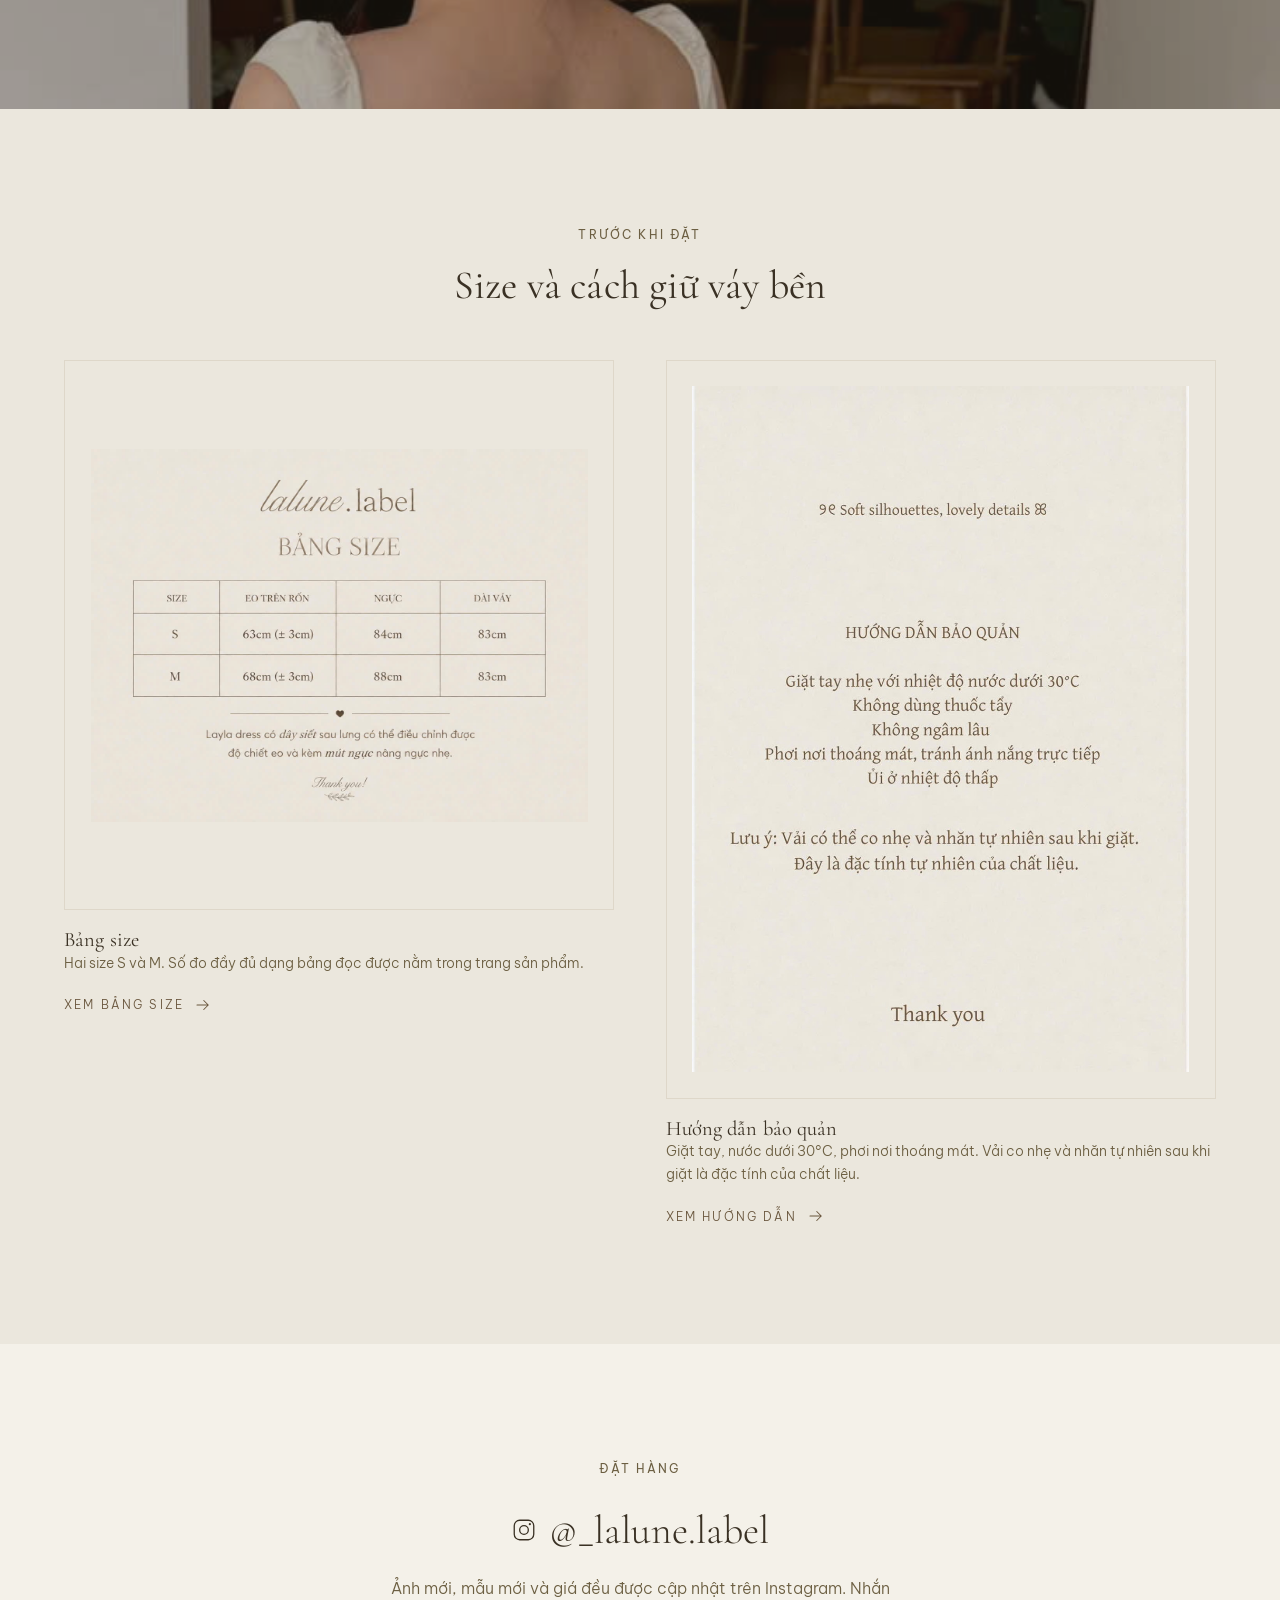
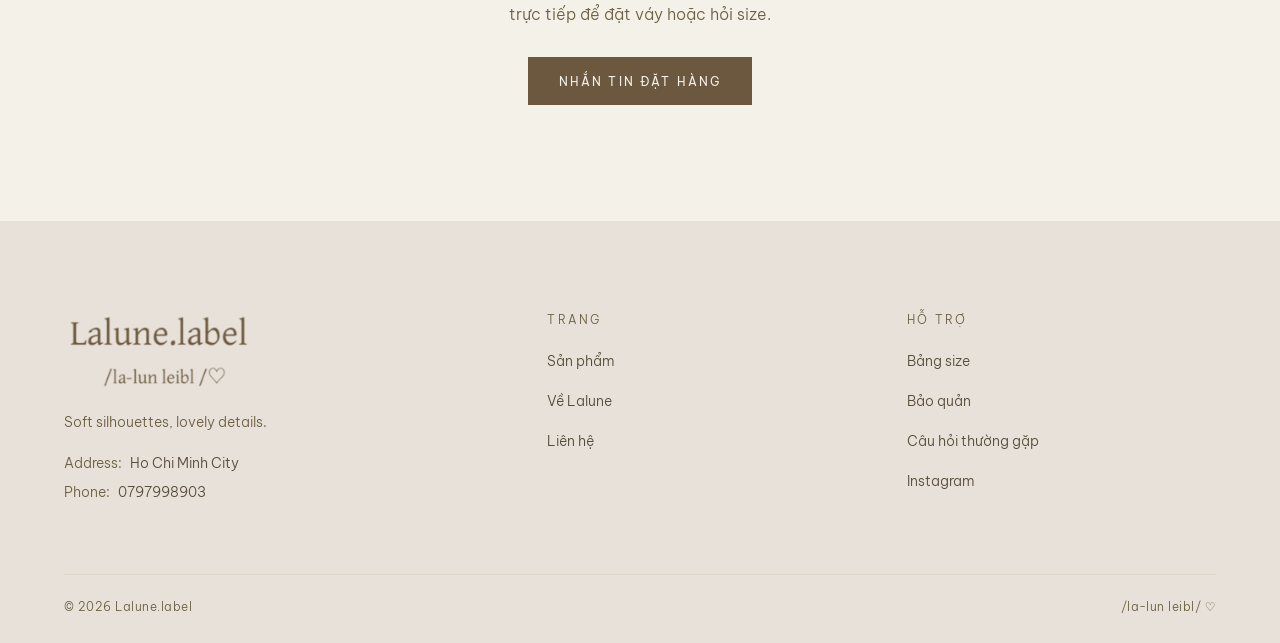
==== commit 94d2a518: "Thanh thông báo chạy luân phiên, pre-order 15-20 ngày - Thanh thông báo đổi qua lại giữa "Miễn phí v" ====
--- a/index.html
+++ b/index.html
@@ -56,7 +56,7 @@
   </div>
 </header>
 
-<div class="topbar" role="status">Pre-order 10–14 ngày cho tất cả các mẫu</div>
+<div class="topbar"><span class="topbar__msg">Miễn phí vận chuyển nội địa</span></div>
 
 <div class="drawer" id="nav-drawer" role="dialog" aria-modal="true" aria-label="Menu điều hướng">
   <button type="button" class="icon-btn drawer__close" aria-label="Đóng menu">
--- a/assets/css/style.css
+++ b/assets/css/style.css
@@ -265,7 +265,14 @@
   text-transform: uppercase;
   text-align: center;
   line-height: 1.2;
-}
+  overflow: hidden;
+}
+/* Hai câu thông báo đổi nhau bằng fade; JS dừng khi trỏ vào hoặc tab bị ẩn */
+.topbar__msg {
+  display: block;
+  transition: opacity var(--t-mid) var(--ease), transform var(--t-mid) var(--ease);
+}
+.topbar__msg.is-out { opacity: 0; transform: translateY(-5px); }
 
 .header {
   position: fixed;
@@ -440,7 +447,9 @@
 }
 /* Màn hẹp: ảnh lên trước, cắt theo tỷ lệ dọc vừa phải rồi mới đến chữ */
 @media (max-width: 899px) {
-  .hero__media { order: -1; aspect-ratio: 4 / 5; max-height: 74svh; }
+  /* width:100% là bắt buộc: aspect-ratio đi cùng max-height sẽ làm ô grid tự co
+     bề ngang lại để giữ tỷ lệ, chừa một mảng nền trống bên phải khi màn thấp. */
+  .hero__media { order: -1; width: 100%; aspect-ratio: 4 / 5; max-height: 74svh; }
 }
 
 .hero__eyebrow {
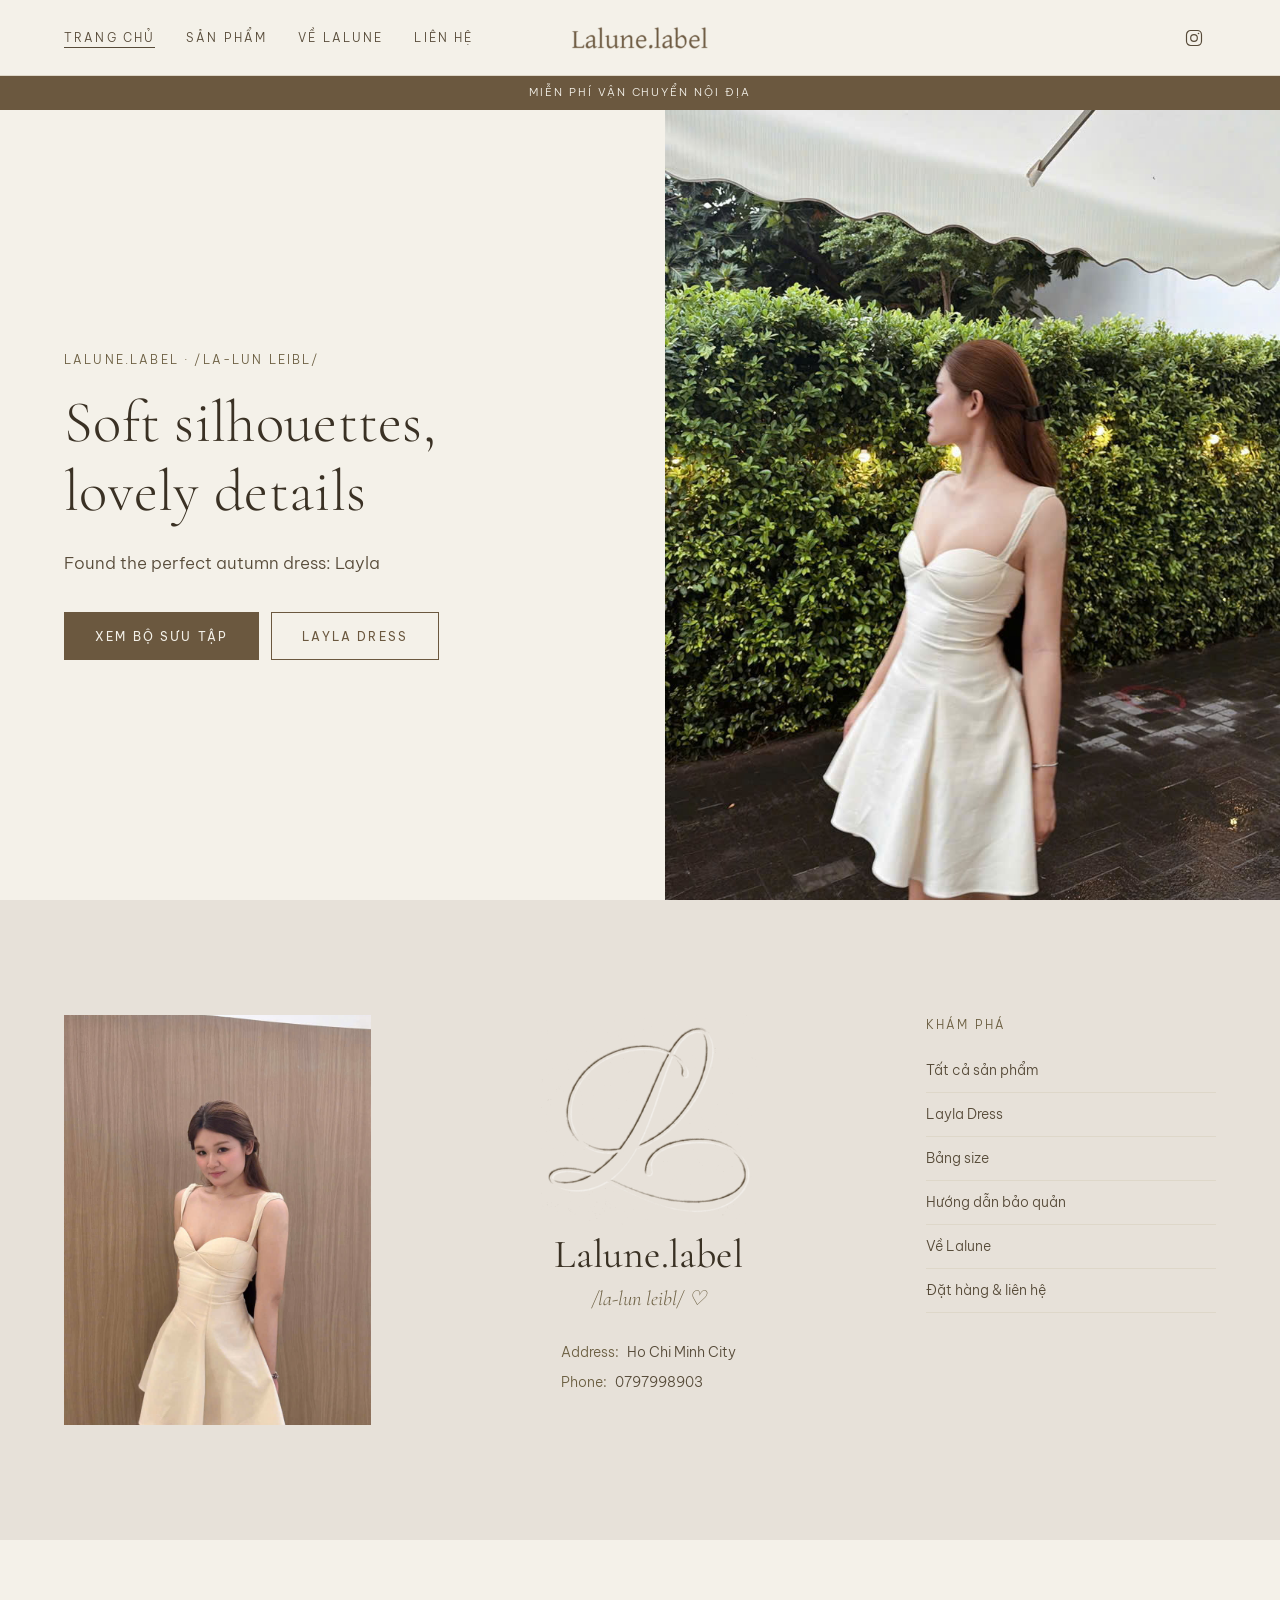
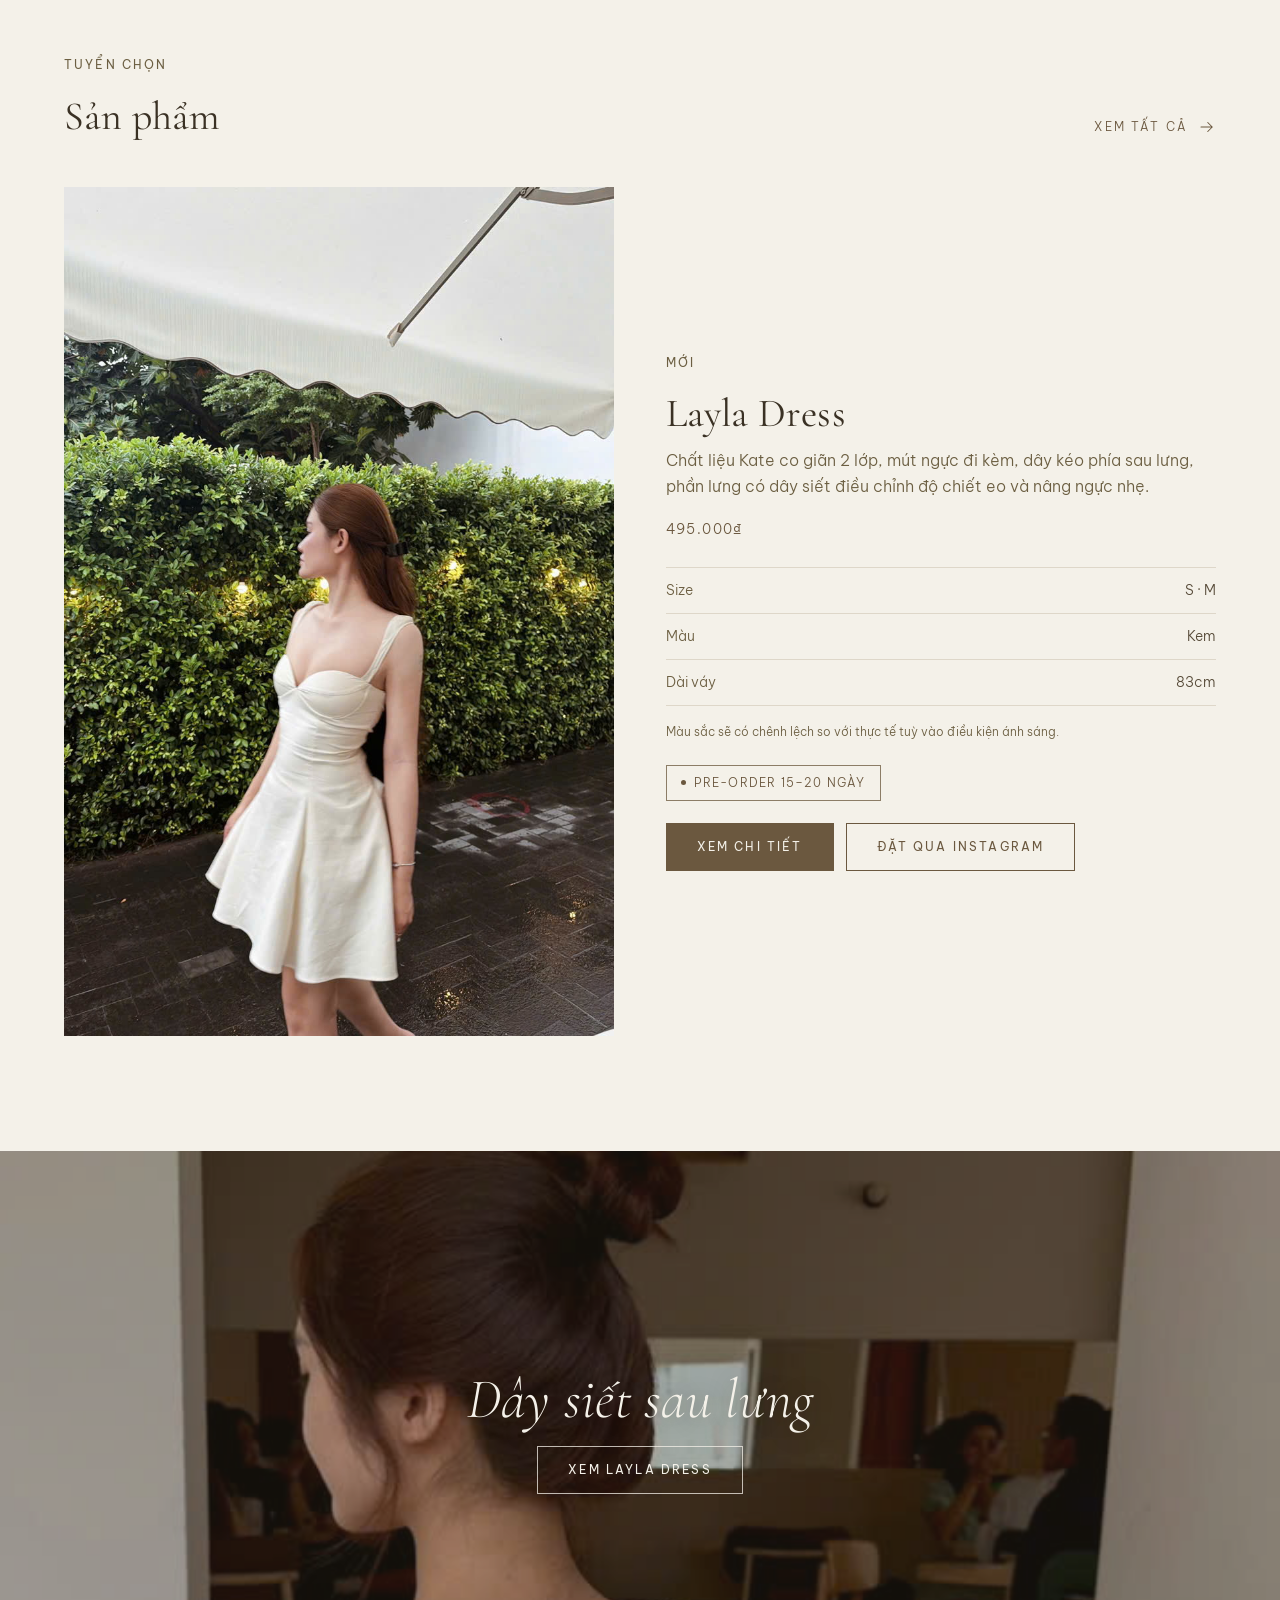
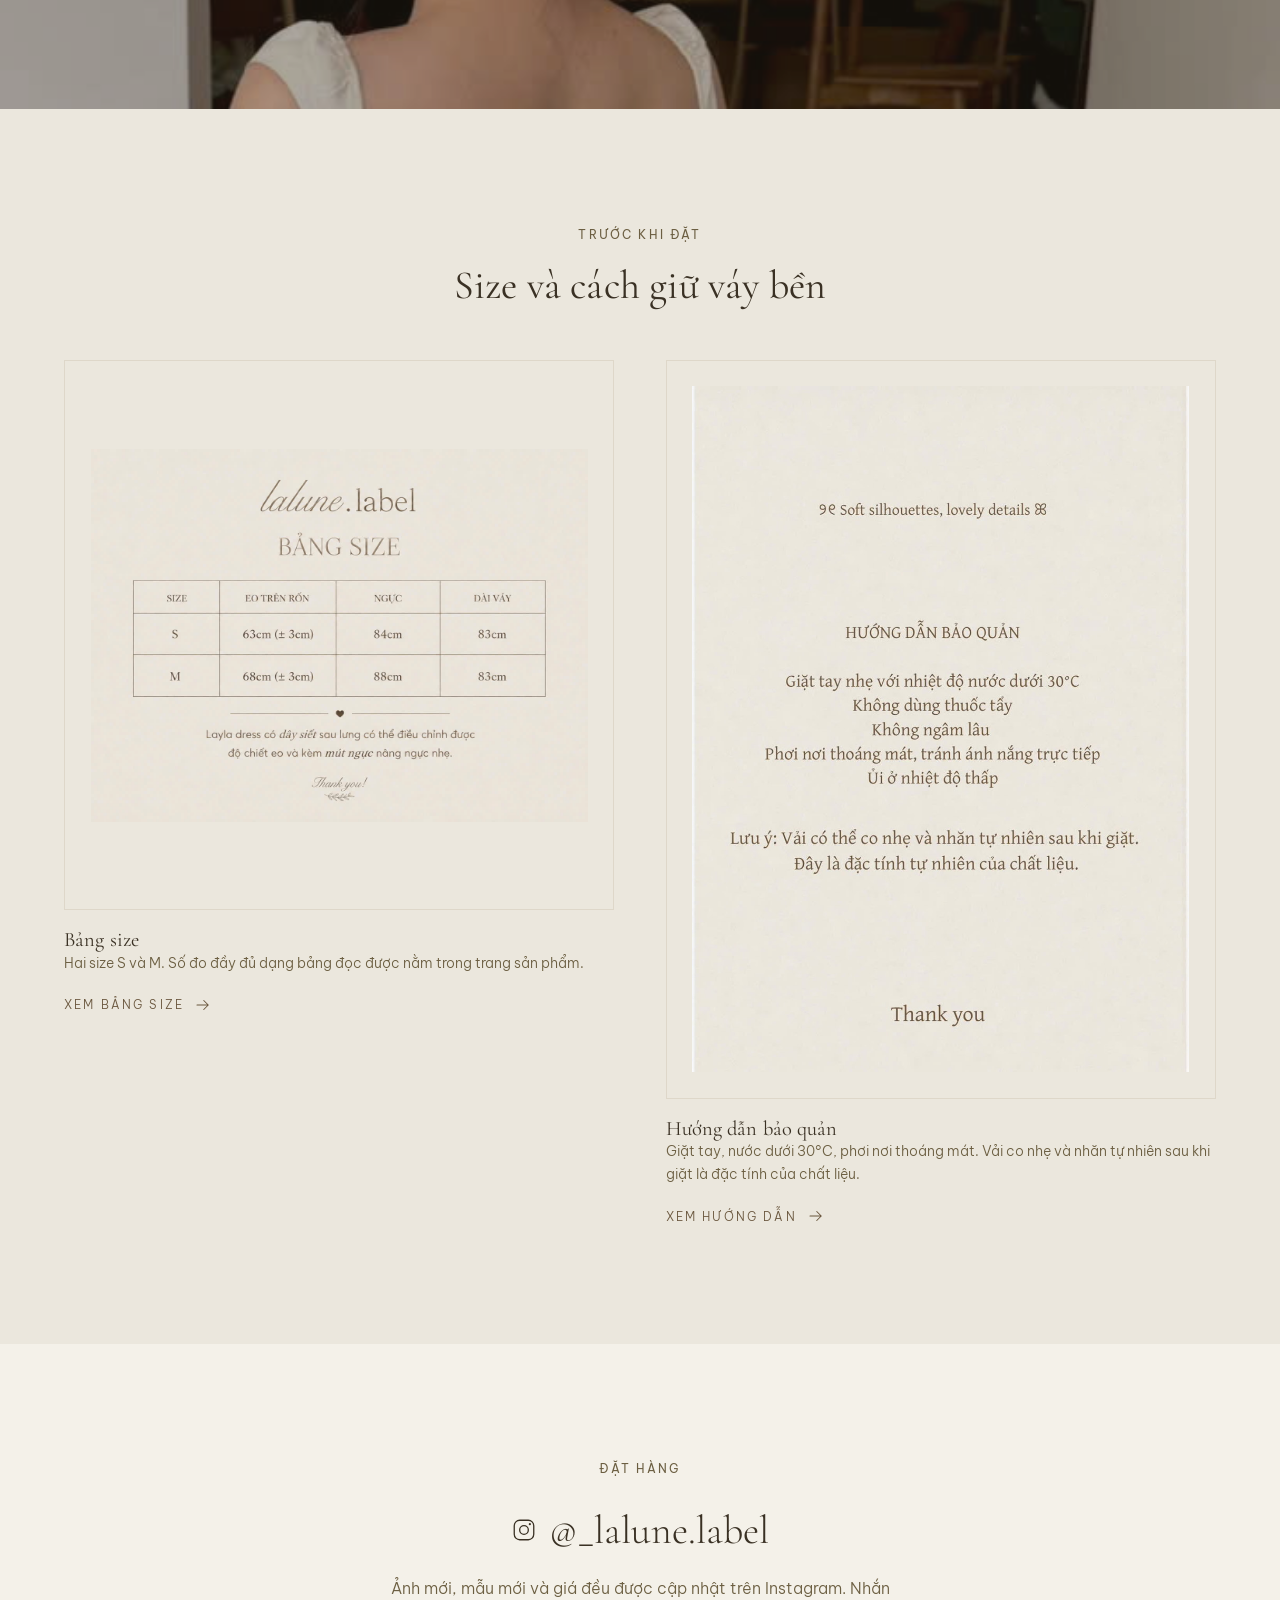
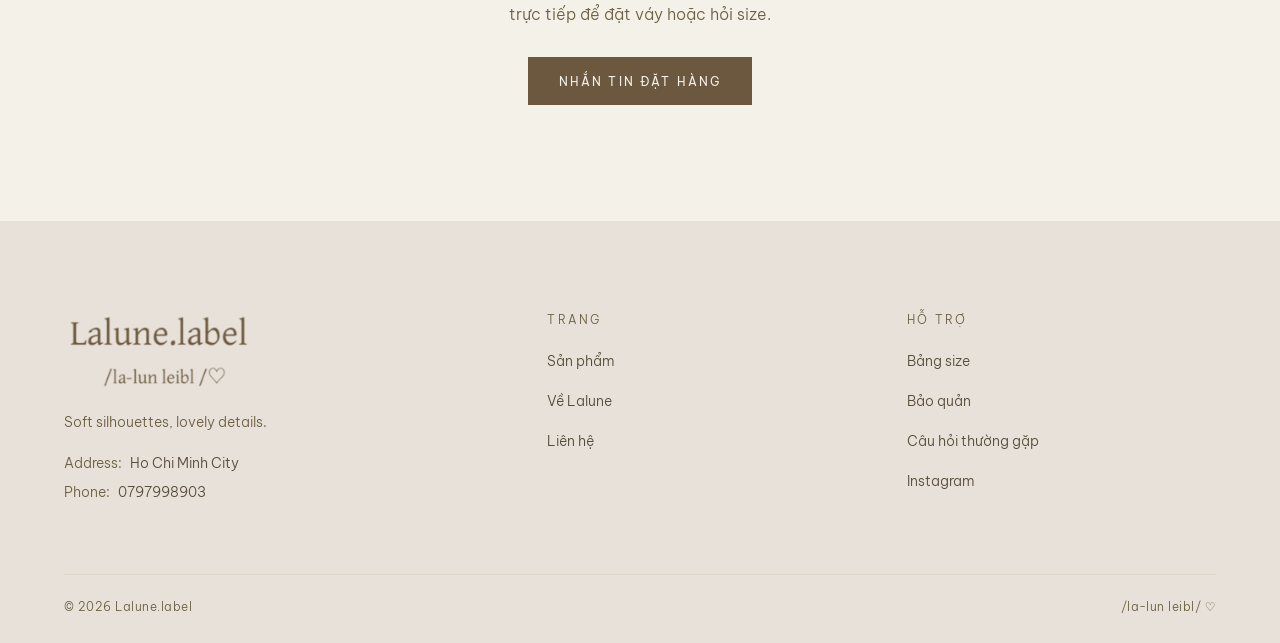
==== commit 7723062b: "Gọn lại ghi chú màu, bỏ câu dưới băng ảnh và khối "Ba điều lặp lại" - Ghi chú chênh lệch màu tách kh" ====
--- a/index.html
+++ b/index.html
@@ -153,7 +153,6 @@
     </div>
     <div class="banner__inner">
       <h2 class="banner__title">Dây siết sau lưng</h2>
-      <p class="banner__text">Đan chéo và siết được, nên độ ôm eo là do bạn quyết định chứ không phải do bảng size.</p>
       <a class="btn btn--light" href="product.html?id=layla-dress">Xem Layla Dress</a>
     </div>
   </section>
--- a/assets/css/style.css
+++ b/assets/css/style.css
@@ -591,7 +591,7 @@
 }
 .feature__specs {
   list-style: none;
-  margin: 0 0 30px;
+  margin: 0 0 16px;
   padding: 0;
   border-top: 1px solid var(--line-soft);
   font-size: var(--fs-sm);
@@ -605,13 +605,12 @@
 }
 .feature__specs dt, .feature__specs span:first-child { color: var(--muted); }
 .feature__actions { display: flex; flex-wrap: wrap; gap: 12px; }
-.feature__specs .spec-note {
-  display: block;
-  margin-top: 3px;
-  font-size: var(--fs-xs);
-  line-height: 1.5;
-  color: var(--muted);
-  text-align: right;
+/* Ghi chú về màu đứng thành dòng riêng: nhét vào ô bảng thì chật và lệch */
+.feature__note {
+  font-size: var(--fs-xs);
+  line-height: 1.6;
+  color: var(--muted);
+  margin: 0 0 24px;
 }
 
 /* Nhãn thời gian đặt trước — thông tin khách cần biết trước khi chốt đơn */
